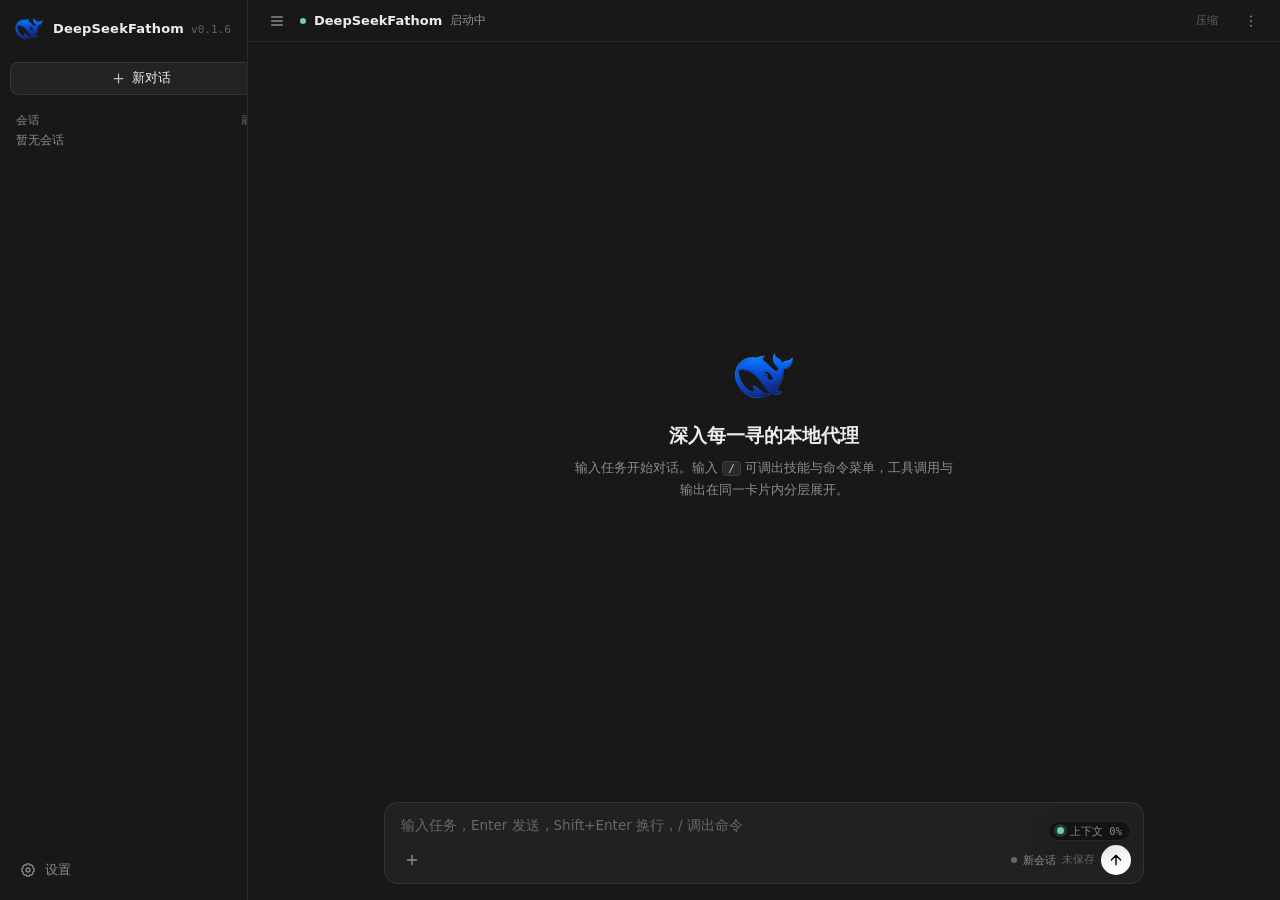
==== src/deepseek_tulagent/desktop/assets/index.html @ 80604bcb "Merge pull request #9 from ffffff233/codex/desktop-0.1.6-reliability [codex] Release desktop 0.1.6 r" ====
<!doctype html>
<html lang="zh-CN">
<head>
  <meta charset="utf-8">
  <meta name="viewport" content="width=device-width, initial-scale=1">
  <title>DeepSeekFathom</title>
  <link rel="icon" type="image/png" href="app-icon.png">
  <script>document.documentElement.dataset.theme = localStorage.getItem("deepseekfathom.theme") === "light" ? "light" : "dark";</script>
  <link rel="stylesheet" href="katex-fathom.css">
  <link rel="stylesheet" href="style.css?v=0.1.6">
</head>
<body>
  <main class="app">
    <aside class="sidebar">
      <div class="brand">
        <div class="logo" aria-hidden="true">
          <img src="app-icon.png" alt="">
        </div>
        <div class="brandText">
          <strong>DeepSeekFathom</strong>
          <span id="version">v0.1.6</span>
        </div>
        <button id="toggleSidebar" class="collapseBtn" title="收起 / 展开侧栏" aria-label="折叠侧栏"><svg viewBox="0 0 24 24" width="15" height="15" fill="none" stroke="currentColor" stroke-width="1.9" stroke-linecap="round" stroke-linejoin="round"><path d="M11 17l-5-5 5-5"/><path d="M18 17l-5-5 5-5"/></svg></button>
      </div>
      <button id="newSession" class="primary wide newBtn"><span class="plusGlyph" aria-hidden="true"><svg viewBox="0 0 24 24" width="15" height="15" fill="none" stroke="currentColor" stroke-width="2" stroke-linecap="round" stroke-linejoin="round"><path d="M12 5v14M5 12h14"/></svg></span> 新对话</button>
      <section class="panel sessionsPanel">
        <div class="panelHead">
          <h2>会话</h2>
          <button id="refreshSessions" class="ghost small">刷新</button>
        </div>
        <div class="sessionScroll">
          <div id="sessions" class="navList subtle">暂无会话</div>
          <div id="sessionScrollbar" class="sessionScrollbar" aria-hidden="true">
            <div id="sessionScrollThumb" class="sessionScrollThumb"></div>
          </div>
        </div>
      </section>
      <button id="settingsBtn" class="sidebarSettings" type="button" title="设置">
        <svg viewBox="0 0 24 24" width="16" height="16" fill="none" stroke="currentColor" stroke-width="1.9" stroke-linecap="round" stroke-linejoin="round" aria-hidden="true"><circle cx="12" cy="12" r="3"/><path d="M19.4 15a1.7 1.7 0 0 0 .3 1.9l.1.1-2.8 2.8-.1-.1a1.7 1.7 0 0 0-1.9-.3 1.7 1.7 0 0 0-1 1.6v.2h-4V21a1.7 1.7 0 0 0-1-1.6 1.7 1.7 0 0 0-1.9.3l-.1.1L4.2 17l.1-.1a1.7 1.7 0 0 0 .3-1.9A1.7 1.7 0 0 0 3 14H2.8v-4H3a1.7 1.7 0 0 0 1.6-1 1.7 1.7 0 0 0-.3-1.9L4.2 7 7 4.2l.1.1a1.7 1.7 0 0 0 1.9.3A1.7 1.7 0 0 0 10 3V2.8h4V3a1.7 1.7 0 0 0 1 1.6 1.7 1.7 0 0 0 1.9-.3l.1-.1L19.8 7l-.1.1a1.7 1.7 0 0 0-.3 1.9 1.7 1.7 0 0 0 1.6 1h.2v4H21a1.7 1.7 0 0 0-1.6 1z"/></svg>
        <span>设置</span>
      </button>
    </aside>

    <section id="chatPane" class="chatPane">
      <header class="toolbar">
        <div class="topIdentity">
          <button id="toggleSidebarTop" class="railBtn" title="侧栏" aria-label="侧栏"><svg viewBox="0 0 24 24" width="16" height="16" fill="none" stroke="currentColor" stroke-width="1.9" stroke-linecap="round" stroke-linejoin="round"><path d="M4 6h16"/><path d="M4 12h16"/><path d="M4 18h16"/></svg></button>
          <span class="pulse"></span>
          <strong>DeepSeekFathom</strong>
          <small id="topRuntime">启动中</small>
        </div>
        <div class="toolbarActions">
          <span id="workspace" class="workspace"></span>
          <button id="manualCompact" class="ghost small" title="压缩上下文">压缩</button>
          <div class="convMenuWrap">
            <button id="convMenuBtn" class="railBtn" title="对话操作" aria-label="对话操作"><svg viewBox="0 0 24 24" width="16" height="16" fill="none" stroke="currentColor" stroke-width="1.9" stroke-linecap="round" stroke-linejoin="round"><circle cx="12" cy="5" r="1.4" fill="currentColor" stroke="none"/><circle cx="12" cy="12" r="1.4" fill="currentColor" stroke="none"/><circle cx="12" cy="19" r="1.4" fill="currentColor" stroke="none"/></svg></button>
            <div id="convMenu" class="convMenu" hidden>
              <button class="convItem" data-act="copyId">复制会话 ID</button>
              <button class="convItem" data-act="rename">重命名对话</button>
              <button class="convItem" data-act="branch">从最新回复开分支</button>
              <button class="convItem" data-act="new">新建对话</button>
              <button class="convItem danger" data-act="delete">删除对话</button>
            </div>
          </div>
        </div>
      </header>

      <div id="messages" class="messages">
        <div class="empty intro">
          <img class="introLogo" src="app-icon.png" alt="">
          <h1>深入每一寻的本地代理</h1>
          <p>输入任务开始对话。输入 <kbd>/</kbd> 可调出技能与命令菜单，工具调用与输出在同一卡片内分层展开。</p>
        </div>
      </div>

      <footer class="composer">
        <div id="attachments" class="attachments"></div>
        <div id="goalDock" class="goalDock" hidden></div>
        <div class="composeCard">
          <div id="ctxPopover" class="ctxPopover" hidden>
            <div class="ctxPopHead">
              <strong>上下文统计</strong>
              <span id="ctxSource">估算</span>
            </div>
            <div class="ctxMetric"><span>当前上下文</span><strong id="ctxUsage">0 / 0</strong></div>
            <div class="ctxMetric"><span>当前请求输入</span><strong id="ctxInput">未知</strong></div>
            <div class="ctxMetric"><span>会话累计输入</span><strong id="ctxSessionInput">未知</strong></div>
            <div class="ctxMetric"><span>压缩阈值</span><strong id="ctxThreshold">0</strong></div>
            <div class="ctxMetric"><span>阈值剩余</span><strong id="ctxRemaining">0</strong></div>
            <div class="ctxBar"><i id="ctxBarFill"></i></div>
            <div class="ctxControls">
              <label>模型上下文 <input id="ctxLimitInput" inputmode="numeric" placeholder="自动识别"></label>
              <label>压缩阈值% <input id="ctxThresholdInput" inputmode="decimal" placeholder="95"></label>
              <button id="ctxSave" type="button">保存</button>
            </div>
            <p id="ctxHint">达到阈值前会自动压缩旧消息。</p>
          </div>
          <button id="contextBadge" class="contextBadge idle" type="button" title="上下文统计">
            <span class="ctxDot"></span>
            <span id="ctxPct">上下文 0%</span>
          </button>
          <div id="slashMenu" class="slashMenu" hidden></div>
          <textarea id="prompt" rows="1" placeholder="输入任务，Enter 发送，Shift+Enter 换行，/ 调出命令"></textarea>
          <div class="composeRow">
            <input id="fileInput" type="file" multiple hidden>
            <button id="attach" class="composeIcon attach" title="添加文件" aria-label="添加文件">
              <svg viewBox="0 0 24 24" width="16" height="16" fill="none" stroke="currentColor" stroke-width="2" stroke-linecap="round" stroke-linejoin="round"><path d="M12 5v14M5 12h14"/></svg>
            </button>
            <div class="composerControl">
              <select id="model" title="模型"></select>
              <select id="thinking" title="思考强度"></select>
              <select id="mode" title="权限模式"></select>
              <select id="format" title="接口格式"></select>
            </div>
            <span class="grow"></span>
            <div class="saveState">
              <span id="saveDot" class="saveDot"></span>
              <strong id="saveState">新会话</strong>
              <small id="composerSession">未保存</small>
            </div>
            <button id="send" class="composeIcon send" title="发送" aria-label="发送">
              <svg viewBox="0 0 24 24" width="16" height="16" fill="none" stroke="currentColor" stroke-width="2.2" stroke-linecap="round" stroke-linejoin="round"><path d="M12 19V5M5 12l7-7 7 7"/></svg>
            </button>
            <button id="cancel" class="composeIcon stop" type="button" title="中断生成" aria-label="中断生成" hidden>
              <svg viewBox="0 0 24 24" width="14" height="14"><rect x="6" y="6" width="12" height="12" rx="2" fill="currentColor"/></svg>
            </button>
          </div>
        </div>
      </footer>
    </section>

    <section id="settingsView" class="settingsView" hidden>
      <header class="settingsTopbar">
        <button id="settingsBackTop" class="settingsBack" type="button" aria-label="返回对话">
          <svg viewBox="0 0 24 24" width="17" height="17" fill="none" stroke="currentColor" stroke-width="1.9" stroke-linecap="round" stroke-linejoin="round" aria-hidden="true"><path d="M19 12H5"/><path d="m12 19-7-7 7-7"/></svg>
          <span>返回对话</span>
        </button>
        <strong>设置</strong>
      </header>
      <div class="settingsPage">
        <div class="settingsContent">
          <section class="settingsSection">
            <div class="settingsHeading">
              <h1>API 设置</h1>
              <p>配置模型服务地址与密钥，保存后立即应用到新请求。</p>
            </div>
            <label>接口格式
              <select id="providerFormat">
                <option value="deepseek">DeepSeek</option>
                <option value="openai">OpenAI (Chat)</option>
                <option value="openai-responses">OpenAI (Responses·最新)</option>
                <option value="gemini">Google Gemini</option>
                <option value="anthropic">Anthropic Claude</option>
              </select>
            </label>
            <label>Base URL
              <input id="baseUrl" placeholder="留空自动选用该格式默认域名">
            </label>
            <label>API Key
              <input id="apiKey" type="password" autocomplete="off" placeholder="留空则保留原密钥">
            </label>
            <label>接口超时（秒）
              <input id="requestTimeout" type="number" min="15" max="300" step="5" value="60" inputmode="numeric">
            </label>
            <div id="testResult" class="testResult" hidden></div>
            <div class="settingsActions">
              <button id="testConn" type="button" class="ghost">测试连接</button>
              <button id="saveSettings" type="button" class="primary">保存设置</button>
            </div>
          </section>
          <section class="settingsSection">
            <div class="settingsHeading">
              <h2>外观</h2>
              <p>选择界面配色，默认使用黑色主题。</p>
            </div>
            <div class="themeRow">
              <span>颜色主题</span>
              <div class="themeSwitch" role="group" aria-label="颜色主题">
                <button type="button" data-theme-value="dark">黑色</button>
                <button type="button" data-theme-value="light">白色</button>
              </div>
            </div>
          </section>
        </div>
        <footer class="settingsFooter">
          <button id="settingsBackBottom" class="settingsBack" type="button">
            <svg viewBox="0 0 24 24" width="17" height="17" fill="none" stroke="currentColor" stroke-width="1.9" stroke-linecap="round" stroke-linejoin="round" aria-hidden="true"><path d="M19 12H5"/><path d="m12 19-7-7 7-7"/></svg>
            <span>返回对话</span>
          </button>
        </footer>
      </div>
    </section>
  </main>
  <script src="app.js?v=0.1.6"></script>
</body>
</html>
---- src/deepseek_tulagent/desktop/assets/katex-fathom.css ----
/* KaTeX 0.16.28 subset extracted and path-rebased for Fathom desktop math rendering. */
@font-face{font-display:block;font-family:KaTeX_AMS;font-style:normal;font-weight:400;src:url("KaTeX_AMS-Regular-BQhdFMY1.woff2") format("woff2"),url("KaTeX_AMS-Regular-DMm9YOAa.woff") format("woff"),url("KaTeX_AMS-Regular-DRggAlZN.ttf") format("truetype")}@font-face{font-display:block;font-family:KaTeX_Caligraphic;font-style:normal;font-weight:700;src:url("KaTeX_Caligraphic-Bold-Dq_IR9rO.woff2") format("woff2"),url("KaTeX_Caligraphic-Bold-BEiXGLvX.woff") format("woff"),url("KaTeX_Caligraphic-Bold-ATXxdsX0.ttf") format("truetype")}@font-face{font-display:block;font-family:KaTeX_Caligraphic;font-style:normal;font-weight:400;src:url("KaTeX_Caligraphic-Regular-Di6jR-x-.woff2") format("woff2"),url("KaTeX_Caligraphic-Regular-CTRA-rTL.woff") format("woff"),url("KaTeX_Caligraphic-Regular-wX97UBjC.ttf") format("truetype")}@font-face{font-display:block;font-family:KaTeX_Fraktur;font-style:normal;font-weight:700;src:url("KaTeX_Fraktur-Bold-CL6g_b3V.woff2") format("woff2"),url("KaTeX_Fraktur-Bold-BsDP51OF.woff") format("woff"),url("KaTeX_Fraktur-Bold-BdnERNNW.ttf") format("truetype")}@font-face{font-display:block;font-family:KaTeX_Fraktur;font-style:normal;font-weight:400;src:url("KaTeX_Fraktur-Regular-CTYiF6lA.woff2") format("woff2"),url("KaTeX_Fraktur-Regular-Dxdc4cR9.woff") format("woff"),url("KaTeX_Fraktur-Regular-CB_wures.ttf") format("truetype")}@font-face{font-display:block;font-family:KaTeX_Main;font-style:normal;font-weight:700;src:url("KaTeX_Main-Bold-Cx986IdX.woff2") format("woff2"),url("KaTeX_Main-Bold-Jm3AIy58.woff") format("woff"),url("KaTeX_Main-Bold-waoOVXN0.ttf") format("truetype")}@font-face{font-display:block;font-family:KaTeX_Main;font-style:italic;font-weight:700;src:url("KaTeX_Main-BoldItalic-DxDJ3AOS.woff2") format("woff2"),url("KaTeX_Main-BoldItalic-SpSLRI95.woff") format("woff"),url("KaTeX_Main-BoldItalic-DzxPMmG6.ttf") format("truetype")}@font-face{font-display:block;font-family:KaTeX_Main;font-style:italic;font-weight:400;src:url("KaTeX_Main-Italic-NWA7e6Wa.woff2") format("woff2"),url("KaTeX_Main-Italic-BMLOBm91.woff") format("woff"),url("KaTeX_Main-Italic-3WenGoN9.ttf") format("truetype")}@font-face{font-display:block;font-family:KaTeX_Main;font-style:normal;font-weight:400;src:url("KaTeX_Main-Regular-B22Nviop.woff2") format("woff2"),url("KaTeX_Main-Regular-Dr94JaBh.woff") format("woff"),url("KaTeX_Main-Regular-ypZvNtVU.ttf") format("truetype")}@font-face{font-display:block;font-family:KaTeX_Math;font-style:italic;font-weight:700;src:url("KaTeX_Math-BoldItalic-CZnvNsCZ.woff2") format("woff2"),url("KaTeX_Math-BoldItalic-iY-2wyZ7.woff") format("woff"),url("KaTeX_Math-BoldItalic-B3XSjfu4.ttf") format("truetype")}@font-face{font-display:block;font-family:KaTeX_Math;font-style:italic;font-weight:400;src:url("KaTeX_Math-Italic-t53AETM-.woff2") format("woff2"),url("KaTeX_Math-Italic-DA0__PXp.woff") format("woff"),url("KaTeX_Math-Italic-flOr_0UB.ttf") format("truetype")}@font-face{font-display:block;font-family:KaTeX_SansSerif;font-style:normal;font-weight:700;src:url("KaTeX_SansSerif-Bold-D1sUS0GD.woff2") format("woff2"),url("KaTeX_SansSerif-Bold-DbIhKOiC.woff") format("woff"),url("KaTeX_SansSerif-Bold-CFMepnvq.ttf") format("truetype")}@font-face{font-display:block;font-family:KaTeX_SansSerif;font-style:italic;font-weight:400;src:url("KaTeX_SansSerif-Italic-C3H0VqGB.woff2") format("woff2"),url("KaTeX_SansSerif-Italic-DN2j7dab.woff") format("woff"),url("KaTeX_SansSerif-Italic-YYjJ1zSn.ttf") format("truetype")}@font-face{font-display:block;font-family:KaTeX_SansSerif;font-style:normal;font-weight:400;src:url("KaTeX_SansSerif-Regular-DDBCnlJ7.woff2") format("woff2"),url("KaTeX_SansSerif-Regular-CS6fqUqJ.woff") format("woff"),url("KaTeX_SansSerif-Regular-BNo7hRIc.ttf") format("truetype")}@font-face{font-display:block;font-family:KaTeX_Script;font-style:normal;font-weight:400;src:url("KaTeX_Script-Regular-D3wIWfF6.woff2") format("woff2"),url("KaTeX_Script-Regular-D5yQViql.woff") format("woff"),url("KaTeX_Script-Regular-C5JkGWo-.ttf") format("truetype")}@font-face{font-display:block;font-family:KaTeX_Size1;font-style:normal;font-weight:400;src:url("KaTeX_Size1-Regular-mCD8mA8B.woff2") format("woff2"),url("KaTeX_Size1-Regular-C195tn64.woff") format("woff"),url("KaTeX_Size1-Regular-Dbsnue_I.ttf") format("truetype")}@font-face{font-display:block;font-family:KaTeX_Size2;font-style:normal;font-weight:400;src:url("KaTeX_Size2-Regular-Dy4dx90m.woff2") format("woff2"),url("KaTeX_Size2-Regular-oD1tc_U0.woff") format("woff"),url("KaTeX_Size2-Regular-B7gKUWhC.ttf") format("truetype")}@font-face{font-display:block;font-family:KaTeX_Size3;font-style:normal;font-weight:400;src:url([data-uri]) format("woff2"),url("KaTeX_Size3-Regular-CTq5MqoE.woff") format("woff"),url("KaTeX_Size3-Regular-DgpXs0kz.ttf") format("truetype")}@font-face{font-display:block;font-family:KaTeX_Size4;font-style:normal;font-weight:400;src:url("KaTeX_Size4-Regular-Dl5lxZxV.woff2") format("woff2"),url("KaTeX_Size4-Regular-BF-4gkZK.woff") format("woff"),url("KaTeX_Size4-Regular-DWFBv043.ttf") format("truetype")}@font-face{font-display:block;font-family:KaTeX_Typewriter;font-style:normal;font-weight:400;src:url("KaTeX_Typewriter-Regular-CO6r4hn1.woff2") format("woff2"),url("KaTeX_Typewriter-Regular-C0xS9mPB.woff") format("woff"),url("KaTeX_Typewriter-Regular-D3Ib7_Hf.ttf") format("truetype")}.katex{font: 1.21em KaTeX_Main,Times New Roman,serif;line-height:1.2;text-indent:0;text-rendering:auto}.katex *{-ms-high-contrast-adjust:none!important;border-color:currentColor}.katex .katex-version:after{content:"0.16.28"}.katex .katex-mathml{clip:rect(1px,1px,1px,1px);border:0;height:1px;overflow:hidden;padding:0;position:absolute;width:1px}.katex .katex-html>.newline{display:block}.katex .base{position:relative;white-space:nowrap;width:-webkit-min-content;width:-moz-min-content;width:min-content}.katex .base,.katex .strut{display:inline-block}.katex .textbf{font-weight:700}.katex .textit{font-style:italic}.katex .textrm{font-family:KaTeX_Main}.katex .textsf{font-family:KaTeX_SansSerif}.katex .texttt{font-family:KaTeX_Typewriter}.katex .mathnormal{font-family:KaTeX_Math;font-style:italic}.katex .mathit{font-family:KaTeX_Main;font-style:italic}.katex .mathrm{font-style:normal}.katex .mathbf{font-family:KaTeX_Main;font-weight:700}.katex .boldsymbol{font-family:KaTeX_Math;font-style:italic;font-weight:700}.katex .amsrm,.katex .mathbb,.katex .textbb{font-family:KaTeX_AMS}.katex .mathcal{font-family:KaTeX_Caligraphic}.katex .mathfrak,.katex .textfrak{font-family:KaTeX_Fraktur}.katex .mathboldfrak,.katex .textboldfrak{font-family:KaTeX_Fraktur;font-weight:700}.katex .mathtt{font-family:KaTeX_Typewriter}.katex .mathscr,.katex .textscr{font-family:KaTeX_Script}.katex .mathsf,.katex .textsf{font-family:KaTeX_SansSerif}.katex .mathboldsf,.katex .textboldsf{font-family:KaTeX_SansSerif;font-weight:700}.katex .mathitsf,.katex .mathsfit,.katex .textitsf{font-family:KaTeX_SansSerif;font-style:italic}.katex .mainrm{font-family:KaTeX_Main;font-style:normal}.katex .vlist-t{border-collapse:collapse;display:inline-table;table-layout:fixed}.katex .vlist-r{display:table-row}.katex .vlist{display:table-cell;position:relative;vertical-align:bottom}.katex .vlist>span{display:block;height:0;position:relative}.katex .vlist>span>span{display:inline-block}.katex .vlist>span>.pstrut{overflow:hidden;width:0}.katex .vlist-t2{margin-right:-2px}.katex .vlist-s{display:table-cell;font-size:1px;min-width:2px;vertical-align:bottom;width:2px}.katex .vbox{align-items:baseline;display:inline-flex;flex-direction:column}.katex .hbox{width:100%}.katex .hbox,.katex .thinbox{display:inline-flex;flex-direction:row}.katex .thinbox{max-width:0;width:0}.katex .msupsub{text-align:left}.katex .mfrac>span>span{text-align:center}.katex .mfrac .frac-line{border-bottom-style:solid;display:inline-block;width:100%}.katex .hdashline,.katex .hline,.katex .mfrac .frac-line,.katex .overline .overline-line,.katex .rule,.katex .underline .underline-line{min-height:1px}.katex .mspace{display:inline-block}.katex .clap,.katex .llap,.katex .rlap{position:relative;width:0}.katex .clap>.inner,.katex .llap>.inner,.katex .rlap>.inner{position:absolute}.katex .clap>.fix,.katex .llap>.fix,.katex .rlap>.fix{display:inline-block}.katex .llap>.inner{right:0}.katex .clap>.inner,.katex .rlap>.inner{left:0}.katex .clap>.inner>span{margin-left:-50%;margin-right:50%}.katex .rule{border:0 solid;display:inline-block;position:relative}.katex .hline,.katex .overline .overline-line,.katex .underline .underline-line{border-bottom-style:solid;display:inline-block;width:100%}.katex .hdashline{border-bottom-style:dashed;display:inline-block;width:100%}.katex .sqrt>.root{margin-left:.2777777778em;margin-right:-.5555555556em}.katex .fontsize-ensurer.reset-size1.size1,.katex .sizing.reset-size1.size1{font-size:1em}.katex .fontsize-ensurer.reset-size1.size2,.katex .sizing.reset-size1.size2{font-size:1.2em}.katex .fontsize-ensurer.reset-size1.size3,.katex .sizing.reset-size1.size3{font-size:1.4em}.katex .fontsize-ensurer.reset-size1.size4,.katex .sizing.reset-size1.size4{font-size:1.6em}.katex .fontsize-ensurer.reset-size1.size5,.katex .sizing.reset-size1.size5{font-size:1.8em}.katex .fontsize-ensurer.reset-size1.size6,.katex .sizing.reset-size1.size6{font-size:2em}.katex .fontsize-ensurer.reset-size1.size7,.katex .sizing.reset-size1.size7{font-size:2.4em}.katex .fontsize-ensurer.reset-size1.size8,.katex .sizing.reset-size1.size8{font-size:2.88em}.katex .fontsize-ensurer.reset-size1.size9,.katex .sizing.reset-size1.size9{font-size:3.456em}.katex .fontsize-ensurer.reset-size1.size10,.katex .sizing.reset-size1.size10{font-size:4.148em}.katex .fontsize-ensurer.reset-size1.size11,.katex .sizing.reset-size1.size11{font-size:4.976em}.katex .fontsize-ensurer.reset-size2.size1,.katex .sizing.reset-size2.size1{font-size:.8333333333em}.katex .fontsize-ensurer.reset-size2.size2,.katex .sizing.reset-size2.size2{font-size:1em}.katex .fontsize-ensurer.reset-size2.size3,.katex .sizing.reset-size2.size3{font-size:1.1666666667em}.katex .fontsize-ensurer.reset-size2.size4,.katex .sizing.reset-size2.size4{font-size:1.3333333333em}.katex .fontsize-ensurer.reset-size2.size5,.katex .sizing.reset-size2.size5{font-size:1.5em}.katex .fontsize-ensurer.reset-size2.size6,.katex .sizing.reset-size2.size6{font-size:1.6666666667em}.katex .fontsize-ensurer.reset-size2.size7,.katex .sizing.reset-size2.size7{font-size:2em}.katex .fontsize-ensurer.reset-size2.size8,.katex .sizing.reset-size2.size8{font-size:2.4em}.katex .fontsize-ensurer.reset-size2.size9,.katex .sizing.reset-size2.size9{font-size:2.88em}.katex .fontsize-ensurer.reset-size2.size10,.katex .sizing.reset-size2.size10{font-size:3.4566666667em}.katex .fontsize-ensurer.reset-size2.size11,.katex .sizing.reset-size2.size11{font-size:4.1466666667em}.katex .fontsize-ensurer.reset-size3.size1,.katex .sizing.reset-size3.size1{font-size:.7142857143em}.katex .fontsize-ensurer.reset-size3.size2,.katex .sizing.reset-size3.size2{font-size:.8571428571em}.katex .fontsize-ensurer.reset-size3.size3,.katex .sizing.reset-size3.size3{font-size:1em}.katex .fontsize-ensurer.reset-size3.size4,.katex .sizing.reset-size3.size4{font-size:1.1428571429em}.katex .fontsize-ensurer.reset-size3.size5,.katex .sizing.reset-size3.size5{font-size:1.2857142857em}.katex .fontsize-ensurer.reset-size3.size6,.katex .sizing.reset-size3.size6{font-size:1.4285714286em}.katex .fontsize-ensurer.reset-size3.size7,.katex .sizing.reset-size3.size7{font-size:1.7142857143em}.katex .fontsize-ensurer.reset-size3.size8,.katex .sizing.reset-size3.size8{font-size:2.0571428571em}.katex .fontsize-ensurer.reset-size3.size9,.katex .sizing.reset-size3.size9{font-size:2.4685714286em}.katex .fontsize-ensurer.reset-size3.size10,.katex .sizing.reset-size3.size10{font-size:2.9628571429em}.katex .fontsize-ensurer.reset-size3.size11,.katex .sizing.reset-size3.size11{font-size:3.5542857143em}.katex .fontsize-ensurer.reset-size4.size1,.katex .sizing.reset-size4.size1{font-size:.625em}.katex .fontsize-ensurer.reset-size4.size2,.katex .sizing.reset-size4.size2{font-size:.75em}.katex .fontsize-ensurer.reset-size4.size3,.katex .sizing.reset-size4.size3{font-size:.875em}.katex .fontsize-ensurer.reset-size4.size4,.katex .sizing.reset-size4.size4{font-size:1em}.katex .fontsize-ensurer.reset-size4.size5,.katex .sizing.reset-size4.size5{font-size:1.125em}.katex .fontsize-ensurer.reset-size4.size6,.katex .sizing.reset-size4.size6{font-size:1.25em}.katex .fontsize-ensurer.reset-size4.size7,.katex .sizing.reset-size4.size7{font-size:1.5em}.katex .fontsize-ensurer.reset-size4.size8,.katex .sizing.reset-size4.size8{font-size:1.8em}.katex .fontsize-ensurer.reset-size4.size9,.katex .sizing.reset-size4.size9{font-size:2.16em}.katex .fontsize-ensurer.reset-size4.size10,.katex .sizing.reset-size4.size10{font-size:2.5925em}.katex .fontsize-ensurer.reset-size4.size11,.katex .sizing.reset-size4.size11{font-size:3.11em}.katex .fontsize-ensurer.reset-size5.size1,.katex .sizing.reset-size5.size1{font-size:.5555555556em}.katex .fontsize-ensurer.reset-size5.size2,.katex .sizing.reset-size5.size2{font-size:.6666666667em}.katex .fontsize-ensurer.reset-size5.size3,.katex .sizing.reset-size5.size3{font-size:.7777777778em}.katex .fontsize-ensurer.reset-size5.size4,.katex .sizing.reset-size5.size4{font-size:.8888888889em}.katex .fontsize-ensurer.reset-size5.size5,.katex .sizing.reset-size5.size5{font-size:1em}.katex .fontsize-ensurer.reset-size5.size6,.katex .sizing.reset-size5.size6{font-size:1.1111111111em}.katex .fontsize-ensurer.reset-size5.size7,.katex .sizing.reset-size5.size7{font-size:1.3333333333em}.katex .fontsize-ensurer.reset-size5.size8,.katex .sizing.reset-size5.size8{font-size:1.6em}.katex .fontsize-ensurer.reset-size5.size9,.katex .sizing.reset-size5.size9{font-size:1.92em}.katex .fontsize-ensurer.reset-size5.size10,.katex .sizing.reset-size5.size10{font-size:2.3044444444em}.katex .fontsize-ensurer.reset-size5.size11,.katex .sizing.reset-size5.size11{font-size:2.7644444444em}.katex .fontsize-ensurer.reset-size6.size1,.katex .sizing.reset-size6.size1{font-size:.5em}.katex .fontsize-ensurer.reset-size6.size2,.katex .sizing.reset-size6.size2{font-size:.6em}.katex .fontsize-ensurer.reset-size6.size3,.katex .sizing.reset-size6.size3{font-size:.7em}.katex .fontsize-ensurer.reset-size6.size4,.katex .sizing.reset-size6.size4{font-size:.8em}.katex .fontsize-ensurer.reset-size6.size5,.katex .sizing.reset-size6.size5{font-size:.9em}.katex .fontsize-ensurer.reset-size6.size6,.katex .sizing.reset-size6.size6{font-size:1em}.katex .fontsize-ensurer.reset-size6.size7,.katex .sizing.reset-size6.size7{font-size:1.2em}.katex .fontsize-ensurer.reset-size6.size8,.katex .sizing.reset-size6.size8{font-size:1.44em}.katex .fontsize-ensurer.reset-size6.size9,.katex .sizing.reset-size6.size9{font-size:1.728em}.katex .fontsize-ensurer.reset-size6.size10,.katex .sizing.reset-size6.size10{font-size:2.074em}.katex .fontsize-ensurer.reset-size6.size11,.katex .sizing.reset-size6.size11{font-size:2.488em}.katex .fontsize-ensurer.reset-size7.size1,.katex .sizing.reset-size7.size1{font-size:.4166666667em}.katex .fontsize-ensurer.reset-size7.size2,.katex .sizing.reset-size7.size2{font-size:.5em}.katex .fontsize-ensurer.reset-size7.size3,.katex .sizing.reset-size7.size3{font-size:.5833333333em}.katex .fontsize-ensurer.reset-size7.size4,.katex .sizing.reset-size7.size4{font-size:.6666666667em}.katex .fontsize-ensurer.reset-size7.size5,.katex .sizing.reset-size7.size5{font-size:.75em}.katex .fontsize-ensurer.reset-size7.size6,.katex .sizing.reset-size7.size6{font-size:.8333333333em}.katex .fontsize-ensurer.reset-size7.size7,.katex .sizing.reset-size7.size7{font-size:1em}.katex .fontsize-ensurer.reset-size7.size8,.katex .sizing.reset-size7.size8{font-size:1.2em}.katex .fontsize-ensurer.reset-size7.size9,.katex .sizing.reset-size7.size9{font-size:1.44em}.katex .fontsize-ensurer.reset-size7.size10,.katex .sizing.reset-size7.size10{font-size:1.7283333333em}.katex .fontsize-ensurer.reset-size7.size11,.katex .sizing.reset-size7.size11{font-size:2.0733333333em}.katex .fontsize-ensurer.reset-size8.size1,.katex .sizing.reset-size8.size1{font-size:.3472222222em}.katex .fontsize-ensurer.reset-size8.size2,.katex .sizing.reset-size8.size2{font-size:.4166666667em}.katex .fontsize-ensurer.reset-size8.size3,.katex .sizing.reset-size8.size3{font-size:.4861111111em}.katex .fontsize-ensurer.reset-size8.size4,.katex .sizing.reset-size8.size4{font-size:.5555555556em}.katex .fontsize-ensurer.reset-size8.size5,.katex .sizing.reset-size8.size5{font-size:.625em}.katex .fontsize-ensurer.reset-size8.size6,.katex .sizing.reset-size8.size6{font-size:.6944444444em}.katex .fontsize-ensurer.reset-size8.size7,.katex .sizing.reset-size8.size7{font-size:.8333333333em}.katex .fontsize-ensurer.reset-size8.size8,.katex .sizing.reset-size8.size8{font-size:1em}.katex .fontsize-ensurer.reset-size8.size9,.katex .sizing.reset-size8.size9{font-size:1.2em}.katex .fontsize-ensurer.reset-size8.size10,.katex .sizing.reset-size8.size10{font-size:1.4402777778em}.katex .fontsize-ensurer.reset-size8.size11,.katex .sizing.reset-size8.size11{font-size:1.7277777778em}.katex .fontsize-ensurer.reset-size9.size1,.katex .sizing.reset-size9.size1{font-size:.2893518519em}.katex .fontsize-ensurer.reset-size9.size2,.katex .sizing.reset-size9.size2{font-size:.3472222222em}.katex .fontsize-ensurer.reset-size9.size3,.katex .sizing.reset-size9.size3{font-size:.4050925926em}.katex .fontsize-ensurer.reset-size9.size4,.katex .sizing.reset-size9.size4{font-size:.462962963em}.katex .fontsize-ensurer.reset-size9.size5,.katex .sizing.reset-size9.size5{font-size:.5208333333em}.katex .fontsize-ensurer.reset-size9.size6,.katex .sizing.reset-size9.size6{font-size:.5787037037em}.katex .fontsize-ensurer.reset-size9.size7,.katex .sizing.reset-size9.size7{font-size:.6944444444em}.katex .fontsize-ensurer.reset-size9.size8,.katex .sizing.reset-size9.size8{font-size:.8333333333em}.katex .fontsize-ensurer.reset-size9.size9,.katex .sizing.reset-size9.size9{font-size:1em}.katex .fontsize-ensurer.reset-size9.size10,.katex .sizing.reset-size9.size10{font-size:1.2002314815em}.katex .fontsize-ensurer.reset-size9.size11,.katex .sizing.reset-size9.size11{font-size:1.4398148148em}.katex .fontsize-ensurer.reset-size10.size1,.katex .sizing.reset-size10.size1{font-size:.2410800386em}.katex .fontsize-ensurer.reset-size10.size2,.katex .sizing.reset-size10.size2{font-size:.2892960463em}.katex .fontsize-ensurer.reset-size10.size3,.katex .sizing.reset-size10.size3{font-size:.337512054em}.katex .fontsize-ensurer.reset-size10.size4,.katex .sizing.reset-size10.size4{font-size:.3857280617em}.katex .fontsize-ensurer.reset-size10.size5,.katex .sizing.reset-size10.size5{font-size:.4339440694em}.katex .fontsize-ensurer.reset-size10.size6,.katex .sizing.reset-size10.size6{font-size:.4821600771em}.katex .fontsize-ensurer.reset-size10.size7,.katex .sizing.reset-size10.size7{font-size:.5785920926em}.katex .fontsize-ensurer.reset-size10.size8,.katex .sizing.reset-size10.size8{font-size:.6943105111em}.katex .fontsize-ensurer.reset-size10.size9,.katex .sizing.reset-size10.size9{font-size:.8331726133em}.katex .fontsize-ensurer.reset-size10.size10,.katex .sizing.reset-size10.size10{font-size:1em}.katex .fontsize-ensurer.reset-size10.size11,.katex .sizing.reset-size10.size11{font-size:1.1996142719em}.katex .fontsize-ensurer.reset-size11.size1,.katex .sizing.reset-size11.size1{font-size:.2009646302em}.katex .fontsize-ensurer.reset-size11.size2,.katex .sizing.reset-size11.size2{font-size:.2411575563em}.katex .fontsize-ensurer.reset-size11.size3,.katex .sizing.reset-size11.size3{font-size:.2813504823em}.katex .fontsize-ensurer.reset-size11.size4,.katex .sizing.reset-size11.size4{font-size:.3215434084em}.katex .fontsize-ensurer.reset-size11.size5,.katex .sizing.reset-size11.size5{font-size:.3617363344em}.katex .fontsize-ensurer.reset-size11.size6,.katex .sizing.reset-size11.size6{font-size:.4019292605em}.katex .fontsize-ensurer.reset-size11.size7,.katex .sizing.reset-size11.size7{font-size:.4823151125em}.katex .fontsize-ensurer.reset-size11.size8,.katex .sizing.reset-size11.size8{font-size:.578778135em}.katex .fontsize-ensurer.reset-size11.size9,.katex .sizing.reset-size11.size9{font-size:.6945337621em}.katex .fontsize-ensurer.reset-size11.size10,.katex .sizing.reset-size11.size10{font-size:.8336012862em}.katex .fontsize-ensurer.reset-size11.size11,.katex .sizing.reset-size11.size11{font-size:1em}.katex .delimsizing.size1{font-family:KaTeX_Size1}.katex .delimsizing.size2{font-family:KaTeX_Size2}.katex .delimsizing.size3{font-family:KaTeX_Size3}.katex .delimsizing.size4{font-family:KaTeX_Size4}.katex .delimsizing.mult .delim-size1>span{font-family:KaTeX_Size1}.katex .delimsizing.mult .delim-size4>span{font-family:KaTeX_Size4}.katex .nulldelimiter{display:inline-block;width:.12em}.katex .delimcenter,.katex .op-symbol{position:relative}.katex .op-symbol.small-op{font-family:KaTeX_Size1}.katex .op-symbol.large-op{font-family:KaTeX_Size2}.katex .accent>.vlist-t,.katex .op-limits>.vlist-t{text-align:center}.katex .accent .accent-body{position:relative}.katex .accent .accent-body:not(.accent-full){width:0}.katex .overlay{display:block}.katex .mtable .vertical-separator{display:inline-block;min-width:1px}.katex .mtable .arraycolsep{display:inline-block}.katex .mtable .col-align-c>.vlist-t{text-align:center}.katex .mtable .col-align-l>.vlist-t{text-align:left}.katex .mtable .col-align-r>.vlist-t{text-align:right}.katex .svg-align{text-align:left}.katex svg{fill:currentColor;stroke:currentColor;fill-rule:nonzero;fill-opacity:1;stroke-width:1;stroke-linecap:butt;stroke-linejoin:miter;stroke-miterlimit:4;stroke-dasharray:none;stroke-dashoffset:0;stroke-opacity:1;display:block;height:inherit;position:absolute;width:100%}.katex svg path{stroke:none}.katex img{border-style:none;max-height:none;max-width:none;min-height:0;min-width:0}.katex .stretchy{display:block;overflow:hidden;position:relative;width:100%}.katex .stretchy:after,.katex .stretchy:before{content:""}.katex .hide-tail{overflow:hidden;position:relative;width:100%}.katex .halfarrow-left{left:0;overflow:hidden;position:absolute;width:50.2%}.katex .halfarrow-right{overflow:hidden;position:absolute;right:0;width:50.2%}.katex .brace-left{left:0;overflow:hidden;position:absolute;width:25.1%}.katex .brace-center{left:25%;overflow:hidden;position:absolute;width:50%}.katex .brace-right{overflow:hidden;position:absolute;right:0;width:25.1%}.katex .x-arrow-pad{padding:0 .5em}.katex .cd-arrow-pad{padding:0 .55556em 0 .27778em}.katex .mover,.katex .munder,.katex .x-arrow{text-align:center}.katex .boxpad{padding:0 .3em}.katex .fbox,.katex .fcolorbox{border:.04em solid;box-sizing:border-box}.katex .cancel-pad{padding:0 .2em}.katex .cancel-lap{margin-left:-.2em;margin-right:-.2em}.katex .sout{border-bottom-style:solid;border-bottom-width:.08em}.katex .angl{border-right:.049em solid;border-top:.049em solid;box-sizing:border-box;margin-right:.03889em}.katex .anglpad{padding:0 .03889em}.katex .eqn-num:before{content:"(" counter(katexEqnNo) ")";counter-increment:katexEqnNo}.katex .mml-eqn-num:before{content:"(" counter(mmlEqnNo) ")";counter-increment:mmlEqnNo}.katex .mtr-glue{width:50%}.katex .cd-vert-arrow{display:inline-block;position:relative}.katex .cd-label-left{display:inline-block;position:absolute;right:calc(50% + .3em);text-align:left}.katex .cd-label-right{display:inline-block;left:calc(50% + .3em);position:absolute;text-align:right}.katex-display{display:block;margin:1em 0;text-align:center}.katex-display>.katex{display:block;text-align:center;white-space:nowrap}.katex-display>.katex>.katex-html{display:block;position:relative}.katex-display>.katex>.katex-html>.tag{position:absolute;right:0}.katex-display.leqno>.katex>.katex-html>.tag{left:0;right:auto}.katex-display.fleqn>.katex{padding-left:2em;text-align:left}
---- src/deepseek_tulagent/desktop/assets/style.css ----
/* DeepSeekFathom desktop — graphite theme
   色彩体系参考 Codex 桌面端研究结论：
   单一石墨灰底 + 白色透明度分层文字 + 发丝线边框，杜绝彩色噪音 */
:root {
  --bg: #181818;            /* 主背景 (gray-900) */
  --bg-under: #101010;      /* 窗口最底 */
  --elevated: #212121;      /* 浮起卡片 (gray-800) */
  --elevated-2: #282828;    /* 再高一层 (gray-750) */
  --hover: rgba(255, 255, 255, 0.05);
  --hover-strong: rgba(255, 255, 255, 0.08);
  --active: rgba(255, 255, 255, 0.12);
  --line: rgba(255, 255, 255, 0.08);   /* 发丝线 */
  --line-heavy: rgba(255, 255, 255, 0.12);
  --text: #ededed;
  --text-2: rgba(255, 255, 255, 0.7);
  --text-3: rgba(255, 255, 255, 0.5);
  --text-4: rgba(255, 255, 255, 0.32);
  --btn-fg: #0d0d0d;        /* 主按钮：白底黑字 */
  --btn-bg: #ffffff;
  --link: #7ab8ff;
  --ok: #6fd0a8;
  --warn: #e0b56f;
  --danger: #ff7369;
  --r-sm: 6px;
  --r-md: 8px;
  --r-row: 10px;
  --r-card: 14px;
  --mono: "SF Mono", "Cascadia Code", "JetBrains Mono", "Consolas", "Menlo", monospace;
  --sans: -apple-system, "Segoe UI", system-ui, "PingFang SC", "Microsoft YaHei", Roboto, sans-serif;
}

:root[data-theme="light"] {
  --bg: #f6f6f6;
  --bg-under: #eeeeee;
  --elevated: #ffffff;
  --elevated-2: #e9e9e9;
  --hover: rgba(0, 0, 0, 0.045);
  --hover-strong: rgba(0, 0, 0, 0.075);
  --active: rgba(0, 0, 0, 0.105);
  --line: rgba(0, 0, 0, 0.09);
  --line-heavy: rgba(0, 0, 0, 0.15);
  --text: #202020;
  --text-2: rgba(0, 0, 0, 0.72);
  --text-3: rgba(0, 0, 0, 0.54);
  --text-4: rgba(0, 0, 0, 0.38);
  --btn-fg: #f7f7f7;
  --btn-bg: #202020;
  --link: #1668b2;
  --ok: #167455;
  --warn: #906000;
  --danger: #bd3c36;
}

* { box-sizing: border-box; }
[hidden] { display: none !important; }
html, body { height: 100%; margin: 0; }
body {
  font-family: var(--sans);
  color: var(--text);
  background: var(--bg);
  font-size: 13px;
  -webkit-font-smoothing: antialiased;
  overflow: hidden;
}

::-webkit-scrollbar { width: 8px; height: 8px; }
::-webkit-scrollbar-thumb { background: rgba(255,255,255,0.14); border-radius: 8px; border: 2px solid transparent; background-clip: content-box; }
::-webkit-scrollbar-thumb:hover { background: rgba(255,255,255,0.28); background-clip: content-box; }
::-webkit-scrollbar-track { background: transparent; }
:root[data-theme="light"] ::-webkit-scrollbar-thumb { background: rgba(17,24,39,0.18); background-clip: content-box; }
:root[data-theme="light"] ::-webkit-scrollbar-thumb:hover { background: rgba(17,24,39,0.30); background-clip: content-box; }

.app {
  display: grid;
  grid-template-columns: 248px minmax(0, 1fr);
  height: 100vh;
  background: var(--bg);
  transition: grid-template-columns .18s ease;
}
.app.sidebarCollapsed { grid-template-columns: 0 minmax(0, 1fr); }
.app.sidebarCollapsed .sidebar { transform: translateX(-100%); opacity: 0; pointer-events: none; }

/* ---------- sidebar ---------- */
.sidebar {
  position: relative;
  border-right: 1px solid var(--line);
  padding: 12px 10px;
  display: grid;
  grid-template-rows: auto auto minmax(0, 1fr) auto;
  gap: 16px;
  overflow-y: hidden;
  overflow-x: hidden;
  transition: transform .18s ease, opacity .18s ease;
}
.sidebar > .panel { min-height: 0; display: flex; flex-direction: column; }
.sidebar > .sessionsPanel { flex: 1 1 auto; overflow: hidden; }
.sessionScroll { flex: 1 1 auto; min-height: 0; display: grid; grid-template-columns: minmax(0, 1fr) 10px; gap: 3px; }
#sessions { min-height: 0; overflow-y: auto; padding-right: 2px; overscroll-behavior: contain; scrollbar-width: none; }
#sessions::-webkit-scrollbar { width: 0; height: 0; }
.sessionScrollbar { position: relative; min-height: 0; border-radius: 5px; background: var(--hover); cursor: pointer; opacity: 1; }
.sessionScrollbar[hidden] { display: none; }
.sessionScrollThumb { position: absolute; top: 0; left: 2px; right: 2px; min-height: 30px; border-radius: 4px; background: var(--text-4); cursor: grab; }
.sessionScrollThumb:hover { background: var(--text-3); }
.sessionScrollThumb.dragging { cursor: grabbing; background: var(--text-2); }
.sidebarSettings {
  position: static; width: 100%;
  min-height: 36px;
  display: flex; align-items: center; gap: 9px;
  padding: 8px 10px;
  border: none; border-radius: var(--r-md);
  background: transparent; color: var(--text-3);
  cursor: pointer; font-size: 12.5px; text-align: left;
}
.sidebarSettings:hover, .sidebarSettings.active { background: var(--hover); color: var(--text); }
.brand { display: flex; align-items: center; gap: 9px; padding: 2px 4px; }
.logo {
  width: 30px; height: 30px;
  display: grid; place-items: center;
  background: transparent;
  flex-shrink: 0;
}
.logo img { width: 30px; height: 30px; display: block; object-fit: contain; }
.brandText { display: flex; align-items: baseline; gap: 7px; line-height: 1.2; }
.brandText strong { font-size: 13px; font-weight: 600; color: var(--text); letter-spacing: .2px; }
.brandText span { color: var(--text-4); font-size: 11px; font-family: var(--mono); }
.collapseBtn { margin-left: auto; background: none; border: none; color: var(--text-3); cursor: pointer; font-size: 14px; padding: 3px 7px; border-radius: var(--r-sm); }
.collapseBtn:hover { background: var(--hover); color: var(--text); }

.panel h2 { font-size: 11px; letter-spacing: .6px; color: var(--text-4); margin: 0 0 6px; font-weight: 600; padding: 0 6px; }
.panelHead { display: flex; align-items: center; justify-content: space-between; padding-right: 2px; }
.panelHead h2 { margin: 0; }

.navList { display: flex; flex-direction: column; gap: 1px; }
.subtle { color: var(--text-3); font-size: 12px; padding: 2px 6px; }

.sessionItem {
  display: flex; align-items: stretch;
  border-radius: var(--r-row);
  overflow: hidden;
  transition: background .12s;
}
.sessionItem:hover { background: var(--hover); }
.sessionMain { flex: 1; text-align: left; background: none; border: none; color: var(--text-2); padding: 6px 8px; cursor: pointer; display: flex; flex-direction: column; gap: 1px; min-width: 0; }
.sessionMain span { font-size: 12.5px; white-space: nowrap; overflow: hidden; text-overflow: ellipsis; }
.sessionMain small { color: var(--text-4); font-size: 10.5px; font-family: var(--mono); }
.sessionActions { display: flex; align-items: center; opacity: .5; transition: opacity .12s; padding-right: 4px; }
.sessionItem:hover .sessionActions { opacity: 1; }
.sessionActions button { background: none; border: none; color: var(--text-4); cursor: pointer; padding: 0 5px; height: 100%; display: inline-grid; place-items: center; }
.sessionActions button:hover { color: var(--text); }
.sessionActions .actDelete:hover { color: var(--danger); }
.sessionActions .actPin.on { color: var(--warn); }
.sessionActions .actPin.on .ic { fill: currentColor; }
.ic { display: block; flex-shrink: 0; }
.collapseBtn svg, .railBtn svg, .iconClose svg, .plusGlyph svg, .eventIcon svg, .evChevron svg { display: block; }
.plusGlyph { display: inline-grid; place-items: center; }

#skills .item { display: flex; flex-direction: column; gap: 1px; text-align: left; background: none; border: none; border-radius: var(--r-row); padding: 6px 8px; color: var(--text-2); cursor: pointer; transition: background .12s; }
#skills .item:hover { background: var(--hover); }
#skills .item span { font-size: 12.5px; }
#skills .item small { color: var(--text-4); font-size: 10.5px; }

/* ---------- buttons ---------- */
button { font-family: inherit; }
.primary {
  background: var(--btn-bg); color: var(--btn-fg); border: none;
  border-radius: var(--r-md); padding: 7px 14px; font-weight: 500; cursor: pointer; font-size: 12.5px;
  transition: opacity .12s;
}
.primary:hover { opacity: .88; }
.primary:active { opacity: .76; }
.wide { width: 100%; }
.newBtn { display: flex; align-items: center; justify-content: center; gap: 6px; background: var(--hover); color: var(--text); border: 1px solid var(--line); }
.newBtn:hover { background: var(--hover-strong); opacity: 1; }
.plusGlyph { font-weight: 500; font-size: 14px; line-height: 1; color: var(--text-2); }
.ghost { background: transparent; color: var(--text-2); border: 1px solid var(--line); border-radius: var(--r-md); padding: 5px 11px; cursor: pointer; font-size: 12px; transition: background .12s, color .12s; }
.ghost:hover { background: var(--hover); color: var(--text); }
.ghost.small { padding: 2px 8px; font-size: 11px; border: none; color: var(--text-4); }
.ghost.small:hover { color: var(--text); background: var(--hover); }
.ghost.wide { width: 100%; margin-bottom: 6px; text-align: left; }
.railBtn { background: none; border: none; color: var(--text-3); cursor: pointer; font-size: 14px; padding: 3px 7px; border-radius: var(--r-sm); }
.railBtn:hover { background: var(--hover); color: var(--text); }

/* ---------- chat pane ---------- */
/* min-height:0 lets the grid/flex item shrink below content so .messages scrolls
   internally instead of overflowing the viewport (classic flexbox scroll fix). */
.chatPane { display: flex; flex-direction: column; min-width: 0; min-height: 0; height: 100vh; overflow: hidden; }
.toolbar {
  display: flex; align-items: center; justify-content: space-between;
  padding: 0 14px; height: 42px; flex-shrink: 0;
  border-bottom: 1px solid var(--line);
}
.topIdentity { display: flex; align-items: center; gap: 8px; }
.topIdentity strong { font-size: 13px; font-weight: 600; color: var(--text); }
.topIdentity small { color: var(--text-3); font-size: 11.5px; font-family: var(--mono); }
.pulse { width: 6px; height: 6px; border-radius: 50%; background: var(--ok); }
body.is-running .pulse { animation: pulseDot 1s ease-in-out infinite; }
.toolbarActions { display: flex; align-items: center; gap: 10px; }

/* conversation ⋮ menu */
.convMenuWrap { position: relative; }
.convMenu { position: absolute; right: 0; top: calc(100% + 6px); min-width: 168px; background: var(--elevated-2); border: 1px solid var(--line-heavy); border-radius: var(--r-md); box-shadow: 0 12px 40px rgba(0,0,0,0.5); padding: 5px; z-index: 50; display: flex; flex-direction: column; gap: 1px; }
.convMenu[hidden] { display: none; }
.convItem { text-align: left; background: none; border: none; color: var(--text-2); font-size: 12.5px; padding: 7px 10px; border-radius: var(--r-sm); cursor: pointer; }
.convItem:hover { background: var(--hover); color: var(--text); }
.convItem.danger:hover { color: var(--danger); }
.workspace { color: var(--text-4); font-size: 11.5px; font-family: var(--mono); max-width: 300px; white-space: nowrap; overflow: hidden; text-overflow: ellipsis; }

.messages { flex: 1 1 auto; min-height: 0; overflow-y: auto; padding: 20px 0 10px; display: flex; flex-direction: column; gap: 2px; }

.empty, .intro { margin: auto; max-width: 420px; text-align: center; color: var(--text-3); padding: 40px 20px; }
.introLogo { width: 64px; height: 64px; display: block; object-fit: contain; margin: 0 auto 14px; }
.intro h1, .empty h1 { font-size: 19px; margin: 0 0 8px; color: var(--text); font-weight: 600; }
.intro p, .empty p { line-height: 1.7; margin: 0; font-size: 13px; }
.intro kbd, .empty kbd { font-family: var(--mono); font-size: 11px; background: var(--hover-strong); border: 1px solid var(--line); border-radius: 4px; padding: 0 5px; color: var(--text-2); }

/* ---------- messages ---------- */
.message { max-width: 760px; width: 100%; margin: 0 auto; padding: 6px 24px; display: flex; flex-direction: column; }
.message.user { align-items: flex-end; padding-top: 14px; }
.message.assistant { padding-bottom: 6px; }
.message.assistant.intermediate { padding-top: 2px; padding-bottom: 0; }
.msgHead { display: none; }
.bubble { font-size: 13.5px; line-height: 1.75; word-break: break-word; }
.bubble.user {
  white-space: pre-wrap; color: var(--text);
  background: var(--elevated-2);
  border-radius: var(--r-card);
  padding: 9px 14px;
  max-width: 85%;
}
.bubble.assistant { color: var(--text); width: 100%; }

/* per-message hover actions (copy / retry / edit-branch), Codex-style */
.message { position: relative; }
.msgActions { display: flex; gap: 2px; margin-top: 4px; opacity: 0; transition: opacity .12s; }
.message.user .msgActions { justify-content: flex-end; }
.message:hover .msgActions { opacity: 1; }
.msgActions:has(.versionPager) { opacity: 1; }
body.is-running .message .msgActions { display: none; }
/* latest actionable turn (retry/branch/edit) stays visible — no hover needed,
   so switching back to a conversation shows them immediately */
.message.canRetry .msgActions, .message.canEdit .msgActions { opacity: 1; }
.msgAct { display: inline-grid; place-items: center; width: 24px; height: 24px; border: none; background: transparent; color: var(--text-4); border-radius: var(--r-sm); cursor: pointer; transition: background .12s, color .12s; }
.msgAct:hover { background: var(--hover); color: var(--text-2); }
.msgAct.copied { color: var(--ok); }

/* inline message edit (Codex-style: edit in place, cancel to abort) */
.editBox { max-width: 85%; margin-left: auto; display: flex; flex-direction: column; gap: 6px; }
.editArea { width: 100%; min-height: 40px; background: var(--bg-under); color: var(--text); border: 1px solid var(--line-heavy); border-radius: var(--r-card); padding: 9px 12px; font-family: inherit; font-size: 13.5px; line-height: 1.6; outline: none; resize: none; }
.editBtns { display: flex; justify-content: flex-end; gap: 8px; }
.editBtns .ghost, .editBtns .primary { padding: 4px 12px; font-size: 12px; }
.msgAct.retry, .msgAct.edit, .msgAct.branch { display: none; }
/* every assistant offers retry+branch, every user offers edit (revealed on hover) */
.message.assistant .msgAct.retry, .message.assistant .msgAct.branch { display: inline-grid; }
.message.user .msgAct.edit { display: inline-grid; }
/* pre-tool narration is not a standalone reply: no copy/retry/branch row and no
   extra action-line gap before the tool card. */
.message.assistant.intermediate .msgActions, .message.assistant.streaming .msgActions { display: none; }

/* retry version pager: ‹ i/n › */
.versionPager { display: inline-flex; align-items: center; gap: 2px; margin-right: 4px; color: var(--text-4); font-size: 11px; font-family: var(--mono); }
.vBtn { display: inline-grid; place-items: center; width: 20px; height: 20px; border: none; background: transparent; color: var(--text-4); border-radius: var(--r-sm); cursor: pointer; }
.vBtn:hover:not(:disabled) { background: var(--hover); color: var(--text-2); }
.vBtn:disabled { opacity: .3; cursor: default; }
.vBtn.prev svg { transform: rotate(180deg); }
.vCount { min-width: 26px; text-align: center; }

/* approval request card (受限模式) */
.approvalCard { max-width: 760px; width: calc(100% - 48px); margin: 8px auto; padding: 12px 14px; background: var(--elevated); border: 1px solid var(--warn); border-radius: var(--r-card); display: flex; flex-direction: column; gap: 8px; }
.approvalCard.allowed { border-color: var(--ok); }
.approvalCard.denied { border-color: var(--line-heavy); opacity: .7; }
.apHead { display: flex; align-items: center; gap: 7px; font-size: 12.5px; color: var(--warn); }
.approvalCard.allowed .apHead { color: var(--ok); }
.apHead strong { font-family: var(--mono); font-size: 12px; color: var(--text); font-weight: 500; }
.apArgs { margin: 0; padding: 8px 11px; background: var(--bg-under); border: 1px solid var(--line); border-radius: var(--r-row); font-family: var(--mono); font-size: 11.5px; color: var(--text-2); white-space: pre-wrap; word-break: break-word; max-height: 140px; overflow-y: auto; }
.apActions { display: flex; justify-content: flex-end; gap: 8px; }
.apResult { font-size: 12px; color: var(--text-3); }

/* markdown */
.bubble p { margin: 0 0 9px; }
.bubble p:last-child { margin-bottom: 0; }
.bubble .mdH { margin: 14px 0 7px; line-height: 1.35; color: var(--text); font-weight: 600; }
.bubble h1.mdH { font-size: 16.5px; } .bubble h2.mdH { font-size: 15px; } .bubble h3.mdH { font-size: 14px; }
.bubble h4.mdH, .bubble h5.mdH, .bubble h6.mdH { font-size: 13px; color: var(--text-2); }
.bubble ul, .bubble ol { margin: 5px 0 9px; padding-left: 20px; }
.bubble li { margin: 3px 0; }
.bubble li::marker { color: var(--text-4); }
.bubble a { color: var(--link); text-decoration: none; }
.bubble a:hover { text-decoration: underline; }
.bubble blockquote { margin: 8px 0; padding: 2px 12px; border-left: 2px solid var(--line-heavy); color: var(--text-2); }
.bubble strong { color: var(--text); font-weight: 600; }
code.inline { font-family: var(--mono); font-size: 12px; background: var(--hover-strong); padding: 1px 5px; border-radius: 4px; color: var(--text); }

/* markdown tables */
.mdTableWrap { position: relative; overflow-x: auto; margin: 10px 0; border: 1px solid var(--line); border-radius: var(--r-row); }
.tableCopyBtn { position: absolute; top: 6px; right: 6px; z-index: 1; display: inline-grid; place-items: center; width: 26px; height: 26px; border: 1px solid var(--line); background: var(--elevated); color: var(--text-3); border-radius: var(--r-sm); cursor: pointer; opacity: 0; transition: opacity .12s, color .12s; }
.mdTableWrap:hover .tableCopyBtn { opacity: 1; }
.tableCopyBtn:hover { color: var(--text); }
.tableCopyBtn.copied { color: var(--ok); }

/* math: KaTeX powers full LaTeX; these wrappers make it feel native to DeepSeekFathom. */
.mathBlock { margin: 10px 0; padding: 10px 12px; overflow-x: auto; overflow-y: hidden; text-align: center; font-size: 15px; background: var(--bg-under); border: 1px solid var(--line); border-radius: var(--r-row); }
.mathBlock .katex-display { margin: 0; }
.mathBlock .katex-display > .katex { white-space: nowrap; }
.mathInline { white-space: nowrap; vertical-align: baseline; }
.mathInline .katex { font-size: 1.04em; }
.mathBlock .katex-error, .mathInline .katex-error { color: var(--danger, #cc3d3d); }
.mathBlock sup, .mathInline sup, .mathBlock sub, .mathInline sub { font-size: 0.75em; }
.mdTable { border-collapse: collapse; width: 100%; font-size: 12.5px; }
.mdTable th, .mdTable td { padding: 6px 12px; text-align: left; border-bottom: 1px solid var(--line); }
.mdTable th { color: var(--text-2); font-weight: 600; background: var(--hover); white-space: nowrap; }
.mdTable tr:last-child td { border-bottom: none; }
.mdTable td { color: var(--text); vertical-align: top; }

/* code block */
pre.code { margin: 10px 0; background: var(--bg-under); border: 1px solid var(--line); border-radius: var(--r-row); overflow: hidden; }
pre.code .codeHead { padding: 5px 8px 5px 12px; font-family: var(--mono); font-size: 11px; color: var(--text-3); border-bottom: 1px solid var(--line); display: flex; align-items: center; justify-content: space-between; }
pre.code .codeHead span { text-transform: lowercase; }
.copyBtn { background: none; border: none; color: var(--text-4); border-radius: var(--r-sm); padding: 2px 8px; font-size: 11px; cursor: pointer; transition: all .12s; }
.copyBtn:hover { color: var(--text); background: var(--hover); }
pre.code code { display: block; padding: 12px 14px; font-family: var(--mono); font-size: 12.5px; line-height: 1.55; color: var(--text); overflow-x: auto; white-space: pre; }

/* syntax highlight tokens */
.t-kw  { color: #82aaff; }
.t-str { color: #c3e88d; }
.t-com { color: rgba(255,255,255,0.38); font-style: italic; }
:root[data-theme="light"] .t-com { color: rgba(17,24,39,0.48); }
.t-num { color: #f2c98d; }

/* ---------- tool / event rows：单卡片 + 发丝线 ---------- */
.threadEvent {
  max-width: 760px; width: 100%; margin: 1px auto 3px;
  padding: 0 24px;
  background: transparent;
  border: none;
}
.message.assistant.intermediate + .threadEvent { margin-top: -3px; }
.threadEvent summary {
  display: flex; align-items: center; gap: 8px;
  height: 30px; padding: 0 10px;
  cursor: pointer; list-style: none;
  font-size: 12px; color: var(--text-3);
  border-radius: var(--r-row);
  transition: background .12s;
}
.threadEvent summary:hover { background: var(--hover); color: var(--text-2); }
.threadEvent summary::-webkit-details-marker { display: none; }
.threadEvent .evLabel { color: var(--text-4); flex-shrink: 0; }
.threadEvent summary strong { color: var(--text-2); font-weight: 500; font-family: var(--mono); font-size: 11.5px; white-space: nowrap; overflow: hidden; text-overflow: ellipsis; }
.threadEvent .evStatus { font-size: 10.5px; color: var(--text-4); margin-left: 2px; flex-shrink: 0; }
.threadEvent .evStatus::before { content: "●"; font-size: 7px; vertical-align: 1.5px; margin-right: 4px; color: var(--warn); }
.threadEvent .evStatus.ok::before { color: var(--ok); }
.threadEvent .evChevron { margin-left: auto; color: var(--text-4); transition: transform .12s; font-size: 12px; }
.threadEvent[open] .evChevron { transform: rotate(90deg); }
.eventIcon { width: 16px; height: 16px; display: grid; place-items: center; color: var(--text-4); font-size: 11px; flex-shrink: 0; }
.threadEvent.error summary, .threadEvent.error .eventIcon { color: var(--danger); }

/* subagent group + nested rows (watch the subagent work, expand/collapse) */
.subagentCard .subBody { padding: 4px 22px 8px 53px; display: flex; flex-direction: column; gap: 4px; }
.subRow { display: flex; flex-direction: column; gap: 2px; border-left: 2px solid var(--line-heavy); padding: 3px 0 3px 10px; }
.subLabel { font-family: var(--mono); font-size: 11.5px; color: var(--text-2); }
.subRow.done .subLabel { color: var(--ok); }
.subDetail { margin: 2px 0 0; font-family: var(--mono); font-size: 11px; color: var(--text-3); white-space: pre-wrap; word-break: break-word; max-height: 200px; overflow-y: auto; background: var(--bg-under); border-radius: var(--r-sm); padding: 6px 9px; }

.threadEvent > pre { margin: 2px 0 6px; padding: 8px 12px; max-height: 260px; overflow: auto; font-family: var(--mono); font-size: 11.5px; color: var(--text-3); white-space: pre-wrap; word-break: break-word; background: var(--hover); border-radius: var(--r-row); }

.toolBody { padding: 2px 0 6px; display: flex; flex-direction: column; gap: 6px; }
.toolSection { border: 1px solid var(--line); border-radius: var(--r-row); overflow: hidden; background: var(--bg-under); }
.toolSection .secLabel { font-family: var(--mono); font-size: 10px; letter-spacing: .6px; text-transform: uppercase; color: var(--text-4); padding: 4px 12px; border-bottom: 1px solid var(--line); }
.toolSection pre { margin: 0; }
.toolSection code { display: block; padding: 9px 12px; font-family: var(--mono); font-size: 12px; line-height: 1.55; color: var(--text-2); white-space: pre-wrap; word-break: break-word; overflow-x: auto; max-height: 320px; overflow-y: auto; }

/* file edits: only changed lines receive red/green backgrounds */
.fileChange summary strong { flex: 1; }
.fileChange .fileVerb { color: var(--text-4); flex-shrink: 0; }
.fileDiff {
  margin: 2px 0 7px;
  max-height: min(440px, 56vh);
  overflow: auto;
  overscroll-behavior: contain;
  border: 1px solid var(--line);
  border-radius: var(--r-row);
  background: var(--bg-under);
  font-family: var(--mono);
  font-size: 11.5px;
  line-height: 1.55;
}
.diffTable { display: table; width: max-content; min-width: 100%; border-collapse: collapse; table-layout: auto; }
.diffLine { display: table-row; white-space: pre; }
.diffLine .diffMark { position: sticky; left: 0; z-index: 1; display: table-cell; width: 58px; min-width: 58px; color: var(--text-4); background: var(--bg-under); user-select: none; }
.diffNumber { padding: 1px 7px 1px 4px; text-align: right; font-variant-numeric: tabular-nums; }
.diffSign { padding: 1px 0 1px 4px; text-align: left; }
.diffNumber, .diffSign { display: inline-block; }
.diffNumber { width: 38px; }
.diffSign { width: 20px; }
.diffLine code { display: table-cell; width: 100%; min-width: max-content; padding: 1px 12px 1px 4px; color: var(--text-2); }
.diffLine.add, .diffLine.add .diffMark { background: color-mix(in oklab, var(--ok) 22%, var(--bg-under)); }
.diffLine.add code, .diffLine.add .diffMark { color: color-mix(in oklab, var(--ok) 78%, var(--text)); }
.diffLine.del, .diffLine.del .diffMark { background: color-mix(in oklab, var(--danger) 22%, var(--bg-under)); }
.diffLine.del code, .diffLine.del .diffMark { color: color-mix(in oklab, var(--danger) 80%, var(--text)); }
.diffLine.hunk code { color: var(--link); }
.diffLine.meta code { color: var(--text-4); }
.filePending { padding: 8px 12px; color: var(--text-4); font-size: 11.5px; }

/* ---------- composer：单张浮起卡片 ---------- */
.composer { flex-shrink: 0; padding: 8px 24px 16px; display: flex; flex-direction: column; gap: 8px; max-width: 808px; width: 100%; margin: 0 auto; }
.contextBadge {
  --ctx: 0deg;
  position: absolute;
  right: 12px;
  bottom: 42px;
  z-index: 35;
  display: inline-flex;
  align-items: center;
  gap: 6px;
  padding: 4px 8px;
  border: 1px solid var(--line);
  border-radius: 999px;
  background: color-mix(in oklab, var(--bg-under) 82%, transparent);
  color: var(--text-3);
  font-family: var(--mono);
  font-size: 10.5px;
  line-height: 1;
  box-shadow: 0 8px 26px rgba(0,0,0,.22);
  backdrop-filter: blur(12px);
  cursor: pointer;
  transition: background .12s, border-color .12s, transform .08s;
}
.contextBadge:hover { background: var(--hover-strong); border-color: var(--line-heavy); color: var(--text-2); }
.contextBadge:active { transform: translateY(1px); }
.ctxDot { width: 7px; height: 7px; border-radius: 50%; background: var(--ok); box-shadow: 0 0 0 3px color-mix(in oklab, var(--ok) 18%, transparent); }
.contextBadge.warn .ctxDot { background: var(--warn); box-shadow: 0 0 0 3px color-mix(in oklab, var(--warn) 20%, transparent); }
.contextBadge.danger .ctxDot { background: var(--danger); box-shadow: 0 0 0 3px color-mix(in oklab, var(--danger) 20%, transparent); }
.contextBadge.active .ctxDot { background: var(--link); animation: pulseDot 1s ease-in-out infinite; }
.ctxPopover {
  position: absolute;
  right: 8px;
  bottom: 74px;
  z-index: 38;
  width: 248px;
  padding: 12px;
  border: 1px solid var(--line-heavy);
  border-radius: var(--r-card);
  background: color-mix(in oklab, var(--elevated-2) 94%, transparent);
  box-shadow: 0 18px 50px rgba(0,0,0,.45);
  backdrop-filter: blur(18px);
}
.ctxPopover[hidden] { display: none; }
.ctxPopHead { display: flex; align-items: center; justify-content: space-between; gap: 10px; margin-bottom: 10px; }
.ctxPopHead strong { font-size: 12.5px; color: var(--text); font-weight: 600; }
.ctxPopHead span { font-family: var(--mono); font-size: 10px; color: var(--text-4); }
.ctxMetric { display: flex; align-items: center; justify-content: space-between; padding: 4px 0; font-size: 12px; }
.ctxMetric span { color: var(--text-4); }
.ctxMetric strong { color: var(--text-2); font-family: var(--mono); font-size: 11.5px; font-weight: 500; }
.ctxBar { margin: 9px 0 8px; height: 5px; border-radius: 999px; background: var(--line-heavy); overflow: hidden; }
.ctxBar i { display: block; width: 0%; height: 100%; border-radius: inherit; background: var(--ok); transition: width .18s; }
.ctxPopover.warn .ctxBar i { background: var(--warn); }
.ctxPopover.danger .ctxBar i { background: var(--danger); }
.ctxControls { display: grid; grid-template-columns: 1fr 1fr auto; gap: 6px; margin: 8px 0; align-items: end; }
.ctxControls label { display: grid; gap: 3px; color: var(--text-4); font-size: 10.5px; }
.ctxControls input {
  width: 100%;
  min-width: 0;
  border: 1px solid var(--line);
  border-radius: 8px;
  background: var(--elevated);
  color: var(--text-2);
  padding: 5px 6px;
  font-family: var(--mono);
  font-size: 11px;
}
.ctxControls button {
  border: 1px solid var(--line-heavy);
  border-radius: 8px;
  background: var(--hover);
  color: var(--text-2);
  padding: 6px 8px;
  cursor: pointer;
}
.ctxControls button:hover { background: var(--hover-strong); }
.ctxPopover p { margin: 0; color: var(--text-4); font-size: 11.5px; line-height: 1.55; }
.attachments { display: flex; flex-wrap: wrap; gap: 6px; }
.attachments:empty { display: none; }
.chip { background: var(--elevated); border: 1px solid var(--line); color: var(--text-2); border-radius: 999px; padding: 3px 6px 3px 11px; font-size: 12px; display: inline-flex; align-items: center; gap: 5px; }
.chip .chipX { display: inline-grid; place-items: center; background: none; border: none; color: var(--text-4); cursor: pointer; padding: 0; }
.chip .chipX:hover { color: var(--danger); }
.chip.imgChip { padding: 3px; border-radius: var(--r-sm); }
.chip.imgChip img { width: 34px; height: 34px; object-fit: cover; border-radius: var(--r-sm); display: block; }
.msgImages { display: flex; flex-wrap: wrap; gap: 6px; margin-top: 8px; }
.msgImages img { max-width: 220px; max-height: 220px; border-radius: var(--r-row); border: 1px solid var(--line); display: block; }
.msgImages.mediaFrames img { max-width: 148px; max-height: 112px; }
.msgFiles { margin-top: 8px; display: flex; flex-direction: column; gap: 5px; }
.msgFile {
  border: 1px solid var(--line);
  border-radius: var(--r-row);
  background: color-mix(in oklab, var(--bg-under) 78%, transparent);
  padding: 6px 8px;
  color: var(--text-3);
  font-family: var(--mono);
  font-size: 11.5px;
  line-height: 1.35;
  word-break: break-all;
}

.goalDock {
  position: relative;
  overflow: hidden;
  border: 1px solid color-mix(in oklab, var(--line-heavy) 82%, var(--link));
  border-radius: var(--r-card);
  background:
    linear-gradient(90deg, color-mix(in oklab, var(--link) 12%, transparent), transparent 42%),
    radial-gradient(circle at 10% 0%, color-mix(in oklab, var(--link) 18%, transparent), transparent 38%),
    color-mix(in oklab, var(--elevated-2) 94%, transparent);
  box-shadow: 0 16px 44px rgba(0,0,0,.28);
  animation: dockIn .22s ease-out;
}
.goalDock[hidden] { display: none; }
.goalHead {
  width: 100%;
  display: grid;
  grid-template-columns: auto minmax(0, 1fr) auto auto;
  align-items: center;
  gap: 8px;
  padding: 10px 42px 8px 11px;
  border: 0;
  background: transparent;
  color: var(--text);
  cursor: pointer;
  text-align: left;
}
.goalOrb {
  width: 24px;
  height: 24px;
  display: grid;
  place-items: center;
  border-radius: 9px;
  color: var(--link);
  background: color-mix(in oklab, var(--link) 14%, transparent);
}
.goalDock:not(.complete) .goalOrb .ic { animation: spin 1.15s linear infinite; }
.goalClose {
  position: absolute;
  top: 6px;
  right: 7px;
  width: 24px;
  height: 24px;
  display: grid;
  place-items: center;
  border: none;
  border-radius: 8px;
  background: transparent;
  color: var(--text-4);
  cursor: pointer;
  z-index: 2;
}
.goalClose:hover { background: var(--hover); color: var(--text-2); }
.goalDock.complete .goalHead { padding-right: 42px; }
.goalMeta { min-width: 0; display: grid; gap: 1px; }
.goalCount {
  min-width: 34px;
  padding: 3px 6px;
  border-radius: 999px;
  background: var(--hover-strong);
  color: var(--text-2);
  font-family: var(--mono);
  font-size: 11px;
  text-align: center;
}
.goalTitle { color: var(--text-2); font-size: 12.5px; font-weight: 600; white-space: nowrap; }
.goalPreview { color: var(--text-3); font-size: 12.5px; overflow: hidden; white-space: nowrap; text-overflow: ellipsis; }
.goalChevron { color: var(--text-4); transition: transform .16s; }
.goalDock:not(.collapsed) .goalChevron { transform: rotate(180deg); }
.goalProgress { height: 2px; margin: 0 11px 8px; border-radius: 999px; background: var(--hover-strong); overflow: hidden; }
.goalProgress span { display: block; height: 100%; border-radius: inherit; background: linear-gradient(90deg, var(--link), var(--ok)); transition: width .22s ease; }
.goalList { display: flex; flex-direction: column; gap: 3px; max-height: 210px; overflow-y: auto; padding: 0 8px 9px; }
.goalDock.collapsed .goalList { display: none; }
.goalItem {
  display: grid;
  grid-template-columns: 18px minmax(0, 1fr) auto;
  align-items: start;
  gap: 8px;
  width: 100%;
  padding: 6px 7px;
  border-left: 2px solid transparent;
  border-radius: var(--r-row);
  background: transparent;
  color: var(--text-2);
  text-align: left;
}
.goalItem[data-state="in_progress"] { border-left-color: var(--link); background: color-mix(in oklab, var(--link) 8%, transparent); }
.goalCheck {
  width: 13px;
  height: 13px;
  margin-top: 2px;
  border-radius: 4px;
  border: 1px solid var(--line-heavy);
  display: grid;
  place-items: center;
}
.goalItem[data-state="in_progress"] .goalCheck {
  border-color: var(--link);
  background: var(--link);
  box-shadow: 0 0 0 4px color-mix(in oklab, var(--link) 16%, transparent);
  animation: pulseDot 1s ease-in-out infinite;
}
.goalItem[data-state="completed"] .goalCheck {
  border-color: var(--ok);
  background: var(--ok);
}
.goalItem[data-state="completed"] .goalCheck::after { content: ""; width: 6px; height: 3px; border-left: 2px solid var(--bg); border-bottom: 2px solid var(--bg); transform: rotate(-45deg); }
.goalItem[data-state="cancelled"] { opacity: .55; }
.goalItem[data-state="completed"] .goalText,
.goalItem[data-state="cancelled"] .goalText { color: var(--text-4); text-decoration: line-through; }
.goalText { font-size: 12.5px; line-height: 1.45; word-break: break-word; }
.goalState {
  padding: 2px 6px;
  border-radius: 999px;
  color: var(--text-4);
  background: var(--hover);
  font-size: 11px;
  white-space: nowrap;
}
.goalItem[data-state="in_progress"] .goalState { color: var(--link); background: color-mix(in oklab, var(--link) 12%, transparent); }
.goalItem[data-state="completed"] .goalState { color: var(--ok); background: color-mix(in oklab, var(--ok) 12%, transparent); }
@keyframes dockIn { from { opacity: 0; transform: translateY(8px); } to { opacity: 1; transform: translateY(0); } }
@keyframes spin { to { transform: rotate(360deg); } }

.composeCard {
  position: relative;
  background: var(--elevated);
  border: 1px solid var(--line);
  border-radius: var(--r-card);
  padding: 10px 12px 8px;
  display: flex; flex-direction: column; gap: 6px;
  transition: border-color .12s;
}
.composeCard:focus-within { border-color: var(--line-heavy); }
.composeCard.dropping { border-color: var(--link); box-shadow: 0 0 0 2px color-mix(in oklab, var(--link) 30%, transparent); }
.composeCard.dropping::after { content: "松开以添加文件 / 文件夹"; position: absolute; inset: 0; display: grid; place-items: center; background: color-mix(in oklab, var(--elevated) 82%, transparent); border-radius: var(--r-card); color: var(--text-2); font-size: 13px; pointer-events: none; z-index: 40; }

/* ---------- slash command menu (Codex style) ---------- */
.slashMenu {
  position: absolute; left: 10px; right: 10px; bottom: calc(100% + 8px);
  /* Cap to the space above the composer so a long list never overflows off the top
     of the window (where it would be unreachable) — scroll inside instead. */
  max-height: min(340px, calc(100vh - 130px)); overflow-y: auto;
  background: var(--elevated-2);
  border: 1px solid var(--line-heavy);
  border-radius: var(--r-card);
  box-shadow: 0 12px 40px rgba(0,0,0,0.5);
  padding: 6px;
  z-index: 30;
}
.slashMenu[hidden] { display: none; }
.slashMenu .slashEmpty { padding: 10px 12px; font-size: 12px; color: var(--text-4); }
.slashItem {
  display: flex; align-items: baseline; gap: 8px;
  padding: 7px 10px; border-radius: var(--r-row); cursor: pointer;
}
.slashItem .slashName { font-family: var(--mono); font-size: 12.5px; color: var(--text); white-space: nowrap; }
.slashItem .slashDesc { font-size: 11.5px; color: var(--text-4); overflow: hidden; text-overflow: ellipsis; white-space: nowrap; }
.slashItem.active, .slashItem:hover { background: var(--hover-strong); }
.slashItem.active .slashDesc { color: var(--text-3); }
textarea#prompt {
  resize: none; min-height: 24px; max-height: 200px;
  background: transparent; color: var(--text); border: none;
  padding: 2px 4px; font-family: inherit; font-size: 13.5px; line-height: 1.6; outline: none;
}
textarea#prompt::placeholder { color: var(--text-4); }
textarea#prompt:disabled { opacity: 0.5; }
.composeRow { display: flex; align-items: center; gap: 6px; }
.composeRow .grow { flex: 1; }
.composerControl { display: flex; align-items: center; gap: 4px; flex-wrap: wrap; }
.composerControl label { display: flex; align-items: center; gap: 4px; font-size: 11px; color: var(--text-4); }
.composerControl select {
  appearance: none; -webkit-appearance: none;
  background: transparent; color: var(--text-3); border: none;
  border-radius: var(--r-sm); padding: 3px 6px; font-size: 11.5px; cursor: pointer; outline: none;
  max-width: 150px;
}
.composerControl select:hover { background: var(--hover); color: var(--text); }
.composerControl select option { background: var(--elevated-2); color: var(--text); }
.saveState { display: flex; align-items: center; gap: 6px; min-width: 0; max-width: 52%; font-size: 11px; color: var(--text-4); }
.saveState strong { font-weight: 400; color: var(--text-3); }
.saveState small { min-width: 0; overflow: hidden; text-overflow: ellipsis; white-space: nowrap; color: var(--text-4); font-family: var(--mono); font-size: 10.5px; }
.saveDot { width: 6px; height: 6px; border-radius: 50%; background: var(--text-4); }
.saveState.running .saveDot { background: var(--warn); animation: pulseDot 1s ease-in-out infinite; }
.saveState.saved .saveDot { background: var(--ok); }
.saveState.error .saveDot { background: var(--danger); }
@keyframes pulseDot { 50% { opacity: .35; } }

.composeIcon {
  flex-shrink: 0; width: 30px; height: 30px; border-radius: 50%;
  display: grid; place-items: center; cursor: pointer; border: none;
  transition: background .12s, color .12s, transform .08s;
}
.composeIcon:active { transform: scale(0.92); }
.composeIcon.attach { background: transparent; color: var(--text-3); }
.composeIcon.attach:hover { background: var(--hover); color: var(--text); }
.composeIcon.attach:disabled { opacity: .35; cursor: default; }
.composeIcon.send { background: var(--btn-bg); color: var(--btn-fg); }
.composeIcon.send:hover { opacity: .88; }
.composeIcon.stop { background: var(--hover-strong); color: var(--text); }
.composeIcon.stop:hover { background: var(--active); }
.composeIcon.stop svg { animation: stopPulse 1.2s ease-in-out infinite; }
@keyframes stopPulse { 50% { opacity: .55; } }

/* ---------- inspector ---------- */
.inspector { border-left: 1px solid var(--line); padding: 14px 14px; display: flex; flex-direction: column; gap: 18px; overflow-y: auto; }
.inspector .panel { background: transparent; border: none; padding: 0; }
.inspector .panel h2 { font-size: 11px; letter-spacing: .6px; color: var(--text-4); margin: 0 0 8px; font-weight: 600; }
.kv { display: flex; align-items: center; justify-content: space-between; padding: 3px 0; font-size: 12px; }
.kv span { color: var(--text-4); }
.kv strong { font-weight: 400; font-family: var(--mono); font-size: 11.5px; color: var(--text-2); }
.capList { display: flex; flex-direction: column; gap: 9px; margin-top: 8px; }
.capList > div { display: flex; flex-direction: column; gap: 1px; }
.capList strong { font-size: 12px; color: var(--text-2); font-weight: 500; }
.capList span { color: var(--text-4); font-size: 11px; line-height: 1.5; }
.modeHelp { font-size: 12px; line-height: 1.6; color: var(--text-3); padding: 0; }
.eventMirror { font-family: var(--mono); font-size: 10.5px; color: var(--text-3); white-space: pre-wrap; max-height: 240px; overflow-y: auto; line-height: 1.6; background: var(--bg-under); border: 1px solid var(--line); border-radius: var(--r-row); padding: 8px 10px; }

/* ---------- settings page ---------- */
.settingsView { min-width: 0; min-height: 0; height: 100vh; display: flex; flex-direction: column; overflow: hidden; background: var(--bg); }
.settingsTopbar { height: 48px; flex: 0 0 auto; display: flex; align-items: center; gap: 18px; padding: 0 18px; border-bottom: 1px solid var(--line); }
.settingsTopbar > strong { font-size: 13px; font-weight: 600; }
.settingsBack { display: inline-flex; align-items: center; gap: 7px; border: none; border-radius: var(--r-md); padding: 7px 9px; background: transparent; color: var(--text-2); cursor: pointer; font-size: 12.5px; }
.settingsBack:hover { background: var(--hover); color: var(--text); }
.settingsPage { flex: 1; min-height: 0; overflow-y: auto; display: flex; flex-direction: column; }
.settingsContent { width: min(720px, calc(100% - 48px)); margin: 0 auto; padding: 34px 0 28px; display: flex; flex-direction: column; gap: 34px; }
.settingsSection { display: flex; flex-direction: column; gap: 14px; padding-bottom: 30px; border-bottom: 1px solid var(--line); }
.settingsSection:last-child { border-bottom: none; }
.settingsHeading h1, .settingsHeading h2 { margin: 0 0 5px; color: var(--text); font-size: 17px; font-weight: 600; }
.settingsHeading h2 { font-size: 15px; }
.settingsHeading p { margin: 0; color: var(--text-3); font-size: 12px; line-height: 1.6; }
.settingsSection > label { display: flex; flex-direction: column; gap: 6px; color: var(--text-3); font-size: 12px; }
.settingsSection input, .settingsSection select { width: 100%; background: var(--elevated); color: var(--text); border: 1px solid var(--line); border-radius: var(--r-md); padding: 8px 10px; font-size: 13px; font-family: inherit; outline: none; }
.settingsSection input:focus, .settingsSection select:focus { border-color: var(--line-heavy); }
.settingsActions { display: flex; justify-content: flex-end; gap: 8px; }
.themeRow { display: flex; align-items: center; justify-content: space-between; gap: 18px; color: var(--text-2); font-size: 12.5px; }
.themeSwitch { display: inline-grid; grid-template-columns: 1fr 1fr; padding: 2px; border: 1px solid var(--line); border-radius: var(--r-md); background: var(--bg-under); }
.themeSwitch button { min-width: 70px; border: none; border-radius: 6px; padding: 6px 11px; background: transparent; color: var(--text-3); cursor: pointer; }
.themeSwitch button.active { background: var(--elevated); color: var(--text); box-shadow: 0 1px 4px rgba(0,0,0,.18); }
.settingsFooter { width: min(720px, calc(100% - 48px)); margin: auto auto 0; padding: 18px 0 26px; border-top: 1px solid var(--line); }

/* ---------- dialogs ---------- */
dialog { border: 1px solid var(--line-heavy); background: var(--elevated); color: var(--text); border-radius: var(--r-card); padding: 0; box-shadow: 0 16px 48px rgba(0,0,0,0.5); }
dialog::backdrop { background: rgba(0,0,0,0.55); }
.iconClose { background: none; border: none; color: var(--text-4); font-size: 20px; cursor: pointer; line-height: 1; }
.iconClose:hover { color: var(--text); }
.testResult { font-size: 11.5px; line-height: 1.5; padding: 8px 11px; border-radius: var(--r-row); white-space: pre-wrap; word-break: break-word; max-height: 120px; overflow-y: auto; border: 1px solid var(--line); }
.testResult.testing { color: var(--text-3); }
.testResult.ok { color: var(--ok); border-color: color-mix(in oklab, var(--ok) 40%, transparent); }
.testResult.err { color: var(--danger); border-color: color-mix(in oklab, var(--danger) 40%, transparent); }

dialog.miniModal { max-width: 360px; width: 90%; }
dialog.miniModal form { padding: 18px; display: flex; flex-direction: column; gap: 12px; }
dialog.miniModal p { margin: 0; font-size: 13px; line-height: 1.6; color: var(--text); }
dialog.miniModal input,
dialog.miniModal select { background: var(--bg-under); color: var(--text); border: 1px solid var(--line); border-radius: var(--r-md); padding: 7px 10px; font-size: 13px; font-family: inherit; outline: none; }
dialog.miniModal input:focus,
dialog.miniModal select:focus { border-color: var(--line-heavy); }
dialog.miniModal menu { display: flex; justify-content: flex-end; gap: 8px; margin: 0; padding: 0; }

/* ---------- transient toast ---------- */
.toast {
  position: fixed; left: 50%; bottom: 96px; transform: translate(-50%, 8px);
  background: var(--elevated-2); color: var(--text);
  border: 1px solid var(--line-heavy); border-radius: 999px;
  padding: 8px 16px; font-size: 12.5px;
  box-shadow: 0 10px 30px rgba(0,0,0,0.5);
  opacity: 0; transition: opacity .18s ease, transform .18s ease; z-index: 60;
  pointer-events: none;
}
.toast.show { opacity: 1; transform: translate(-50%, 0); }

@media (max-width: 1100px) {
  .app { grid-template-columns: 220px minmax(0, 1fr); }
  .app.sidebarCollapsed { grid-template-columns: 0 minmax(0, 1fr); }
}

/* ---------- thinking shimmer: Codex-style loading indicator while the model works ---------- */
.thinkingShimmer {
  /* sit in the same centered column as message bubbles, not flush to the sidebar */
  max-width: 760px;
  width: 100%;
  margin: 2px auto 4px;
  padding: 2px 24px;
  display: flex;
  align-items: center;
  gap: 7px;
  font-size: 12px;
  line-height: 1.4;
  user-select: none;
}
.thinkingShimmer .shimmerText {
  font-weight: 400;
  letter-spacing: 0.1px;
  background: linear-gradient(
    90deg,
    var(--text-4) 0%,
    var(--text-4) 35%,
    var(--text-2) 50%,
    var(--text-4) 65%,
    var(--text-4) 100%
  );
  background-size: 200% 100%;
  -webkit-background-clip: text;
  background-clip: text;
  color: transparent;
  animation: shimmerSweep 1.7s linear infinite;
}
.thinkingShimmer .shimmerDots {
  display: inline-flex;
  gap: 3px;
}
.thinkingShimmer .shimmerDots i {
  width: 3px;
  height: 3px;
  border-radius: 50%;
  background: var(--text-3);
  animation: shimmerBlink 1.4s ease-in-out infinite;
}
.thinkingShimmer .shimmerDots i:nth-child(2) { animation-delay: 0.2s; }
.thinkingShimmer .shimmerDots i:nth-child(3) { animation-delay: 0.4s; }
@keyframes shimmerSweep {
  0% { background-position: 200% 0; }
  100% { background-position: -200% 0; }
}
@keyframes shimmerBlink {
  0%, 100% { opacity: 0.25; transform: translateY(0); }
  50% { opacity: 1; transform: translateY(-1px); }
}
@media (prefers-reduced-motion: reduce) {
  .thinkingShimmer .shimmerText { animation: none; color: var(--text-3); }
  .thinkingShimmer .shimmerDots i { animation: none; }
}

/* subagent final result row inside its card */
.subRow.subanswer .subLabel { color: var(--ok); }
.subRow.subanswer .subDetail { border-left: 2px solid var(--ok); padding-left: 8px; }
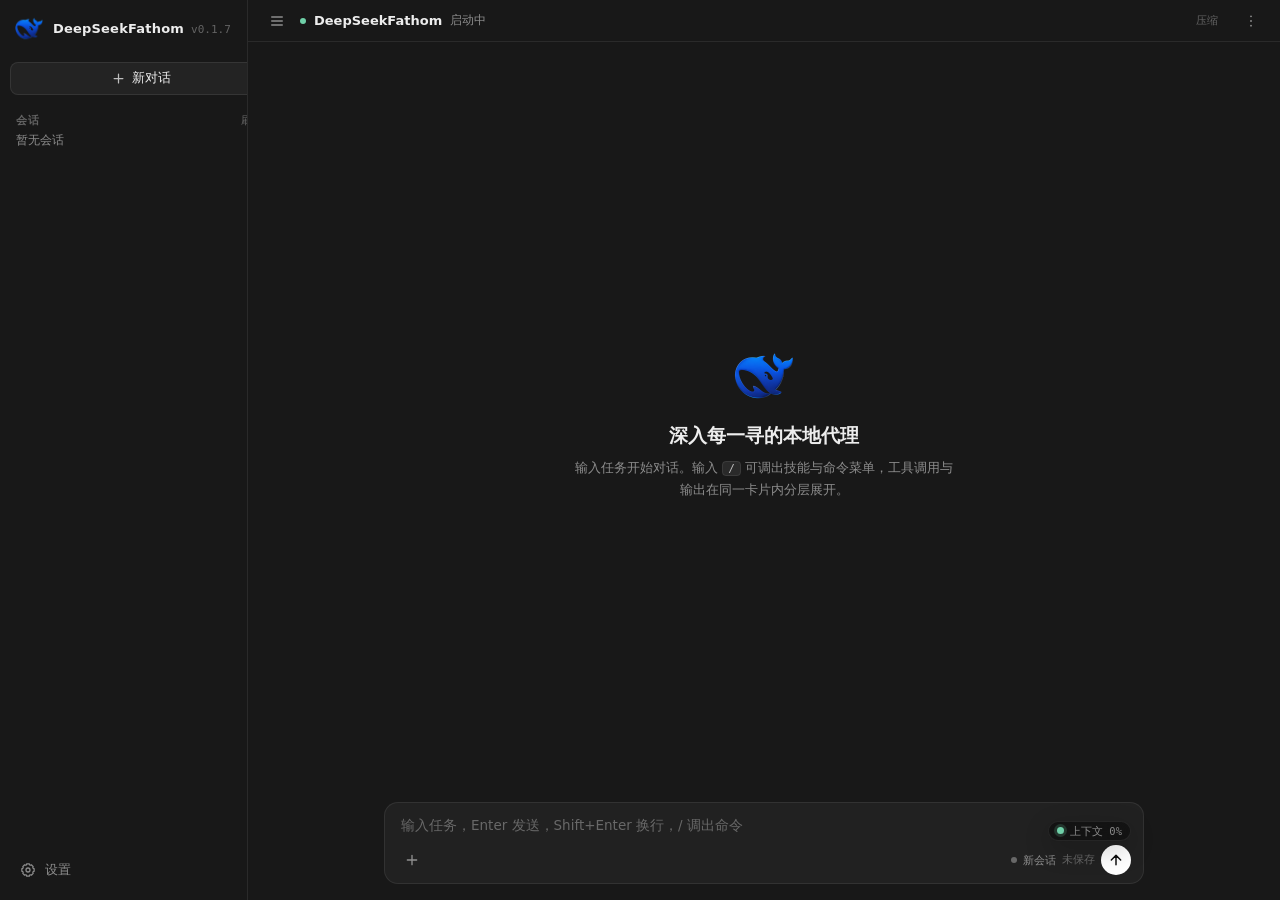
==== commit 73eba60d: "Fix transactional desktop session retries" ====
--- a/src/deepseek_tulagent/desktop/assets/index.html
+++ b/src/deepseek_tulagent/desktop/assets/index.html
@@ -7,7 +7,7 @@
   <link rel="icon" type="image/png" href="app-icon.png">
   <script>document.documentElement.dataset.theme = localStorage.getItem("deepseekfathom.theme") === "light" ? "light" : "dark";</script>
   <link rel="stylesheet" href="katex-fathom.css">
-  <link rel="stylesheet" href="style.css?v=0.1.6">
+  <link rel="stylesheet" href="style.css?v=0.1.7">
 </head>
 <body>
   <main class="app">
@@ -18,7 +18,7 @@
         </div>
         <div class="brandText">
           <strong>DeepSeekFathom</strong>
-          <span id="version">v0.1.6</span>
+          <span id="version">v0.1.7</span>
         </div>
         <button id="toggleSidebar" class="collapseBtn" title="收起 / 展开侧栏" aria-label="折叠侧栏"><svg viewBox="0 0 24 24" width="15" height="15" fill="none" stroke="currentColor" stroke-width="1.9" stroke-linecap="round" stroke-linejoin="round"><path d="M11 17l-5-5 5-5"/><path d="M18 17l-5-5 5-5"/></svg></button>
       </div>
@@ -191,6 +191,6 @@
       </div>
     </section>
   </main>
-  <script src="app.js?v=0.1.6"></script>
+  <script src="app.js?v=0.1.7"></script>
 </body>
 </html>
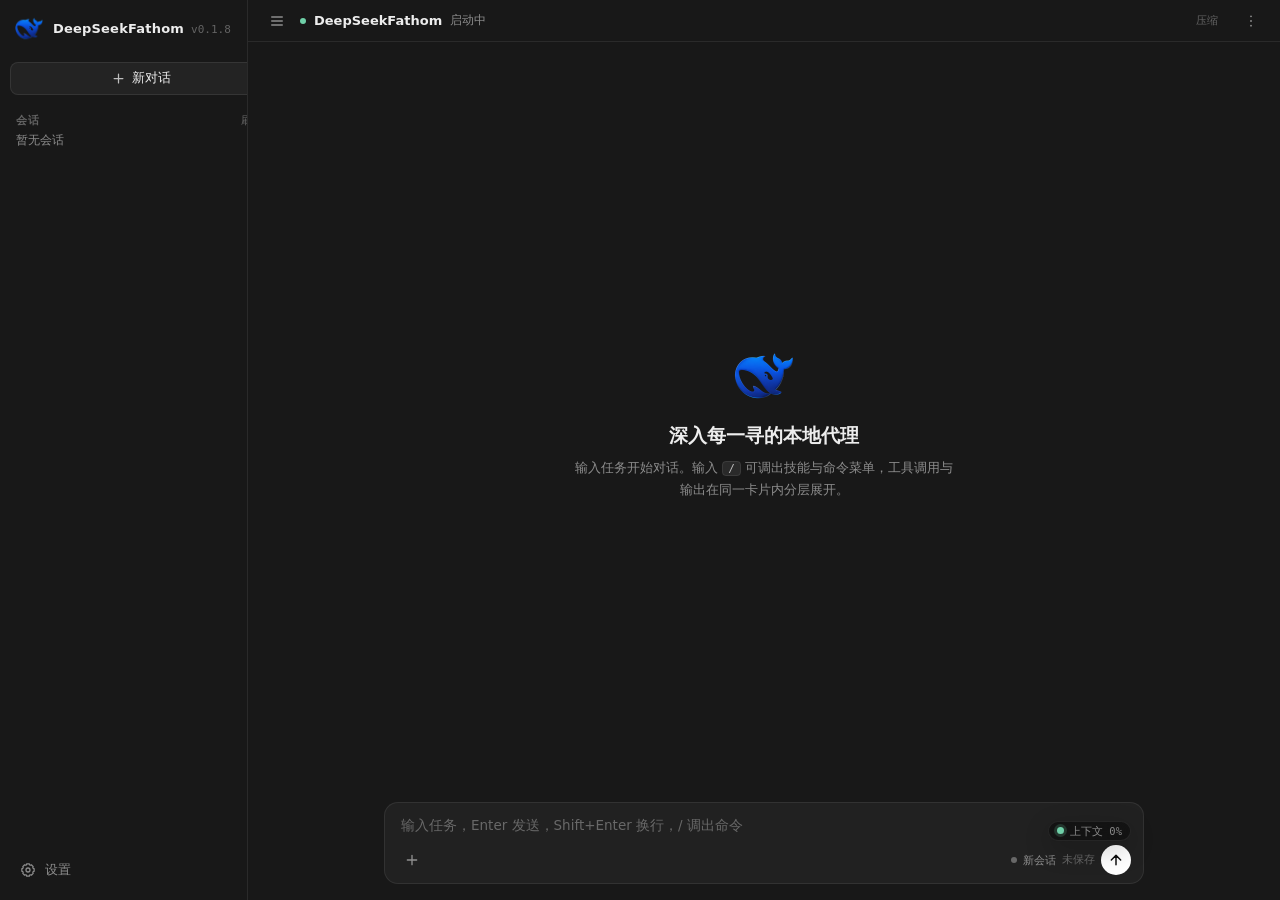
==== commit 8445d0ec: "Fix queued desktop turn isolation" ====
--- a/src/deepseek_tulagent/desktop/assets/index.html
+++ b/src/deepseek_tulagent/desktop/assets/index.html
@@ -7,7 +7,7 @@
   <link rel="icon" type="image/png" href="app-icon.png">
   <script>document.documentElement.dataset.theme = localStorage.getItem("deepseekfathom.theme") === "light" ? "light" : "dark";</script>
   <link rel="stylesheet" href="katex-fathom.css">
-  <link rel="stylesheet" href="style.css?v=0.1.7">
+  <link rel="stylesheet" href="style.css?v=0.1.8">
 </head>
 <body>
   <main class="app">
@@ -18,7 +18,7 @@
         </div>
         <div class="brandText">
           <strong>DeepSeekFathom</strong>
-          <span id="version">v0.1.7</span>
+          <span id="version">v0.1.8</span>
         </div>
         <button id="toggleSidebar" class="collapseBtn" title="收起 / 展开侧栏" aria-label="折叠侧栏"><svg viewBox="0 0 24 24" width="15" height="15" fill="none" stroke="currentColor" stroke-width="1.9" stroke-linecap="round" stroke-linejoin="round"><path d="M11 17l-5-5 5-5"/><path d="M18 17l-5-5 5-5"/></svg></button>
       </div>
@@ -191,6 +191,6 @@
       </div>
     </section>
   </main>
-  <script src="app.js?v=0.1.7"></script>
+  <script src="app.js?v=0.1.8"></script>
 </body>
 </html>
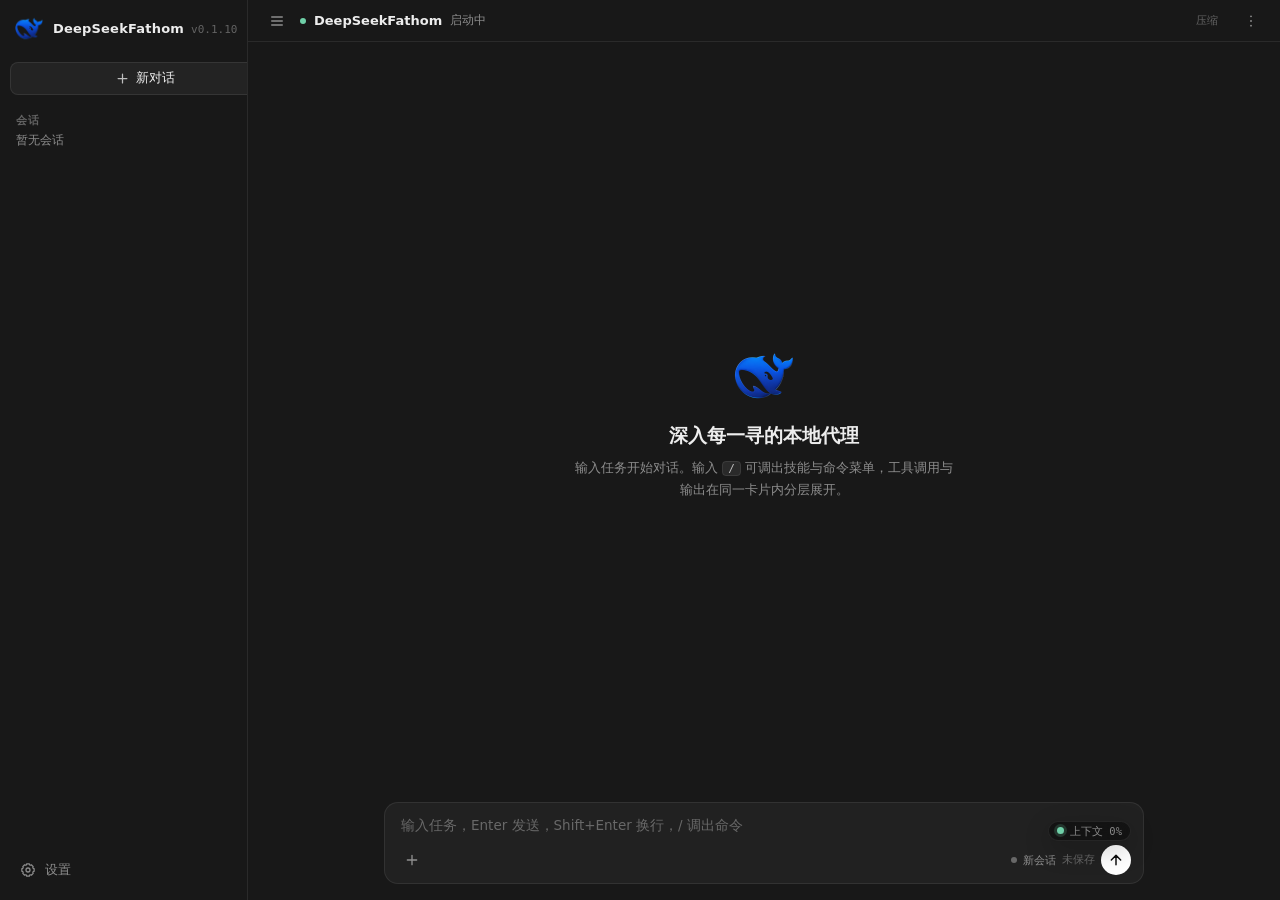
==== commit bec6b99d: "Release desktop 0.1.10 Markdown export" ====
--- a/src/deepseek_tulagent/desktop/assets/index.html
+++ b/src/deepseek_tulagent/desktop/assets/index.html
@@ -7,7 +7,7 @@
   <link rel="icon" type="image/png" href="app-icon.png">
   <script>document.documentElement.dataset.theme = localStorage.getItem("deepseekfathom.theme") === "light" ? "light" : "dark";</script>
   <link rel="stylesheet" href="katex-fathom.css">
-  <link rel="stylesheet" href="style.css?v=0.1.8">
+  <link rel="stylesheet" href="style.css?v=0.1.10">
 </head>
 <body>
   <main class="app">
@@ -18,7 +18,7 @@
         </div>
         <div class="brandText">
           <strong>DeepSeekFathom</strong>
-          <span id="version">v0.1.8</span>
+          <span id="version">v0.1.10</span>
         </div>
         <button id="toggleSidebar" class="collapseBtn" title="收起 / 展开侧栏" aria-label="折叠侧栏"><svg viewBox="0 0 24 24" width="15" height="15" fill="none" stroke="currentColor" stroke-width="1.9" stroke-linecap="round" stroke-linejoin="round"><path d="M11 17l-5-5 5-5"/><path d="M18 17l-5-5 5-5"/></svg></button>
       </div>
@@ -56,6 +56,7 @@
             <button id="convMenuBtn" class="railBtn" title="对话操作" aria-label="对话操作"><svg viewBox="0 0 24 24" width="16" height="16" fill="none" stroke="currentColor" stroke-width="1.9" stroke-linecap="round" stroke-linejoin="round"><circle cx="12" cy="5" r="1.4" fill="currentColor" stroke="none"/><circle cx="12" cy="12" r="1.4" fill="currentColor" stroke="none"/><circle cx="12" cy="19" r="1.4" fill="currentColor" stroke="none"/></svg></button>
             <div id="convMenu" class="convMenu" hidden>
               <button class="convItem" data-act="copyId">复制会话 ID</button>
+              <button class="convItem" data-act="exportMd">导出 Markdown</button>
               <button class="convItem" data-act="rename">重命名对话</button>
               <button class="convItem" data-act="branch">从最新回复开分支</button>
               <button class="convItem" data-act="new">新建对话</button>
@@ -191,6 +192,6 @@
       </div>
     </section>
   </main>
-  <script src="app.js?v=0.1.8"></script>
+  <script src="app.js?v=0.1.10"></script>
 </body>
 </html>
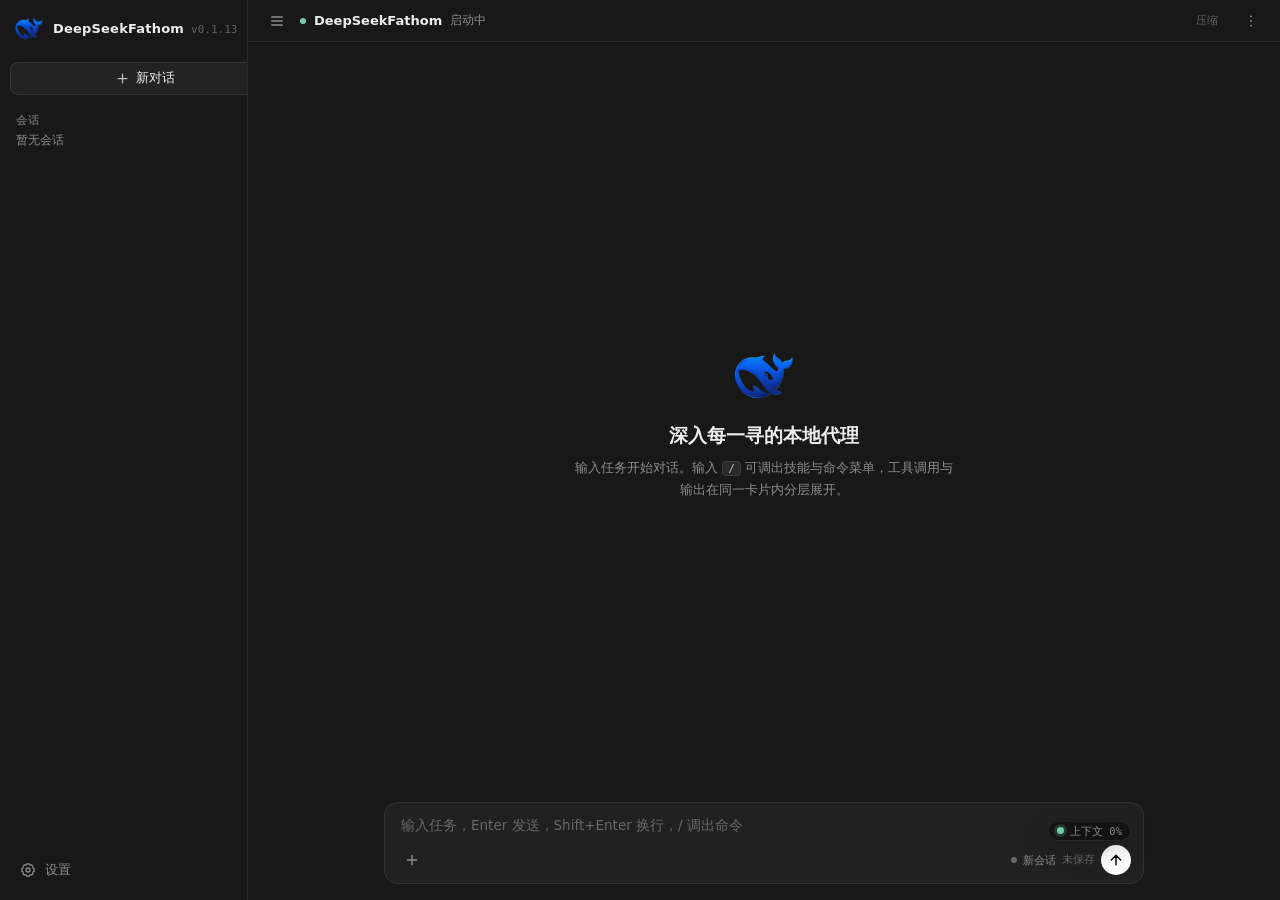
==== commit da445bfd: "fix desktop context and cache telemetry" ====
--- a/src/deepseek_tulagent/desktop/assets/index.html
+++ b/src/deepseek_tulagent/desktop/assets/index.html
@@ -7,7 +7,7 @@
   <link rel="icon" type="image/png" href="app-icon.png">
   <script>document.documentElement.dataset.theme = localStorage.getItem("deepseekfathom.theme") === "light" ? "light" : "dark";</script>
   <link rel="stylesheet" href="katex-fathom.css">
-  <link rel="stylesheet" href="style.css?v=0.1.10">
+  <link rel="stylesheet" href="style.css?v=0.1.13">
 </head>
 <body>
   <main class="app">
@@ -18,7 +18,7 @@
         </div>
         <div class="brandText">
           <strong>DeepSeekFathom</strong>
-          <span id="version">v0.1.10</span>
+          <span id="version">v0.1.13</span>
         </div>
         <button id="toggleSidebar" class="collapseBtn" title="收起 / 展开侧栏" aria-label="折叠侧栏"><svg viewBox="0 0 24 24" width="15" height="15" fill="none" stroke="currentColor" stroke-width="1.9" stroke-linecap="round" stroke-linejoin="round"><path d="M11 17l-5-5 5-5"/><path d="M18 17l-5-5 5-5"/></svg></button>
       </div>
@@ -85,6 +85,9 @@
             </div>
             <div class="ctxMetric"><span>当前上下文</span><strong id="ctxUsage">0 / 0</strong></div>
             <div class="ctxMetric"><span>当前请求输入</span><strong id="ctxInput">未知</strong></div>
+            <div class="ctxMetric"><span>当前请求输出</span><strong id="ctxOutput">未知</strong></div>
+            <div class="ctxMetric ctxMetricWide"><span>本次提示缓存</span><strong id="ctxCache">未上报</strong></div>
+            <div class="ctxMetric ctxMetricWide"><span>会话平均缓存</span><strong id="ctxSessionCache">未上报</strong></div>
             <div class="ctxMetric"><span>会话累计输入</span><strong id="ctxSessionInput">未知</strong></div>
             <div class="ctxMetric"><span>压缩阈值</span><strong id="ctxThreshold">0</strong></div>
             <div class="ctxMetric"><span>阈值剩余</span><strong id="ctxRemaining">0</strong></div>
@@ -192,6 +195,6 @@
       </div>
     </section>
   </main>
-  <script src="app.js?v=0.1.10"></script>
+  <script src="app.js?v=0.1.13"></script>
 </body>
 </html>
--- a/src/deepseek_tulagent/desktop/assets/style.css
+++ b/src/deepseek_tulagent/desktop/assets/style.css
@@ -443,6 +443,9 @@
   background: color-mix(in oklab, var(--elevated-2) 94%, transparent);
   box-shadow: 0 18px 50px rgba(0,0,0,.45);
   backdrop-filter: blur(18px);
+  max-height: min(620px, calc(100vh - 110px));
+  overflow-y: auto;
+  overscroll-behavior: contain;
 }
 .ctxPopover[hidden] { display: none; }
 .ctxPopHead { display: flex; align-items: center; justify-content: space-between; gap: 10px; margin-bottom: 10px; }
@@ -451,6 +454,8 @@
 .ctxMetric { display: flex; align-items: center; justify-content: space-between; padding: 4px 0; font-size: 12px; }
 .ctxMetric span { color: var(--text-4); }
 .ctxMetric strong { color: var(--text-2); font-family: var(--mono); font-size: 11.5px; font-weight: 500; }
+.ctxMetricWide { align-items: flex-start; flex-direction: column; gap: 3px; }
+.ctxMetricWide strong { width: 100%; line-height: 1.35; overflow-wrap: anywhere; }
 .ctxBar { margin: 9px 0 8px; height: 5px; border-radius: 999px; background: var(--line-heavy); overflow: hidden; }
 .ctxBar i { display: block; width: 0%; height: 100%; border-radius: inherit; background: var(--ok); transition: width .18s; }
 .ctxPopover.warn .ctxBar i { background: var(--warn); }
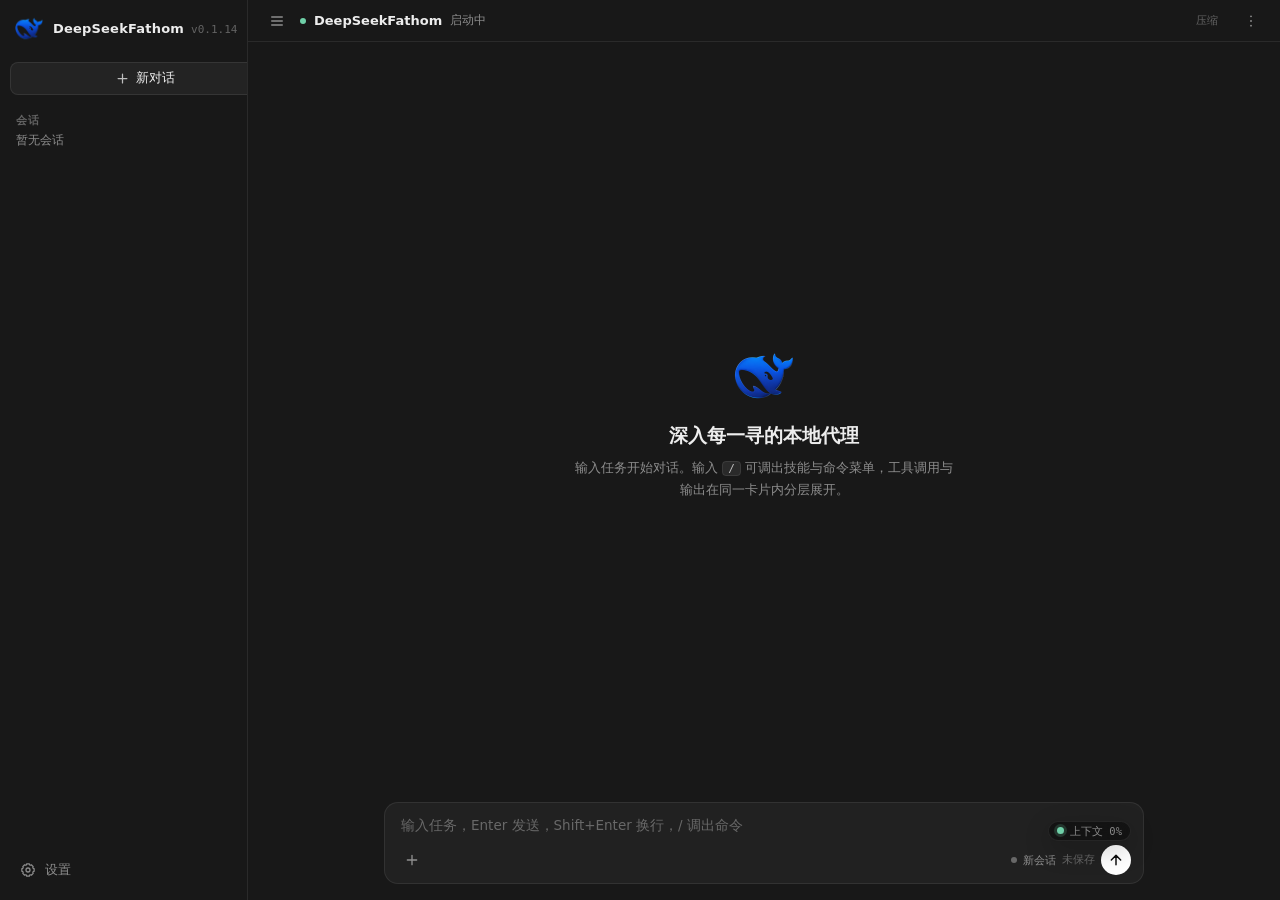
==== commit 323afaee: "feat(desktop): add capability diagnostics" ====
--- a/src/deepseek_tulagent/desktop/assets/index.html
+++ b/src/deepseek_tulagent/desktop/assets/index.html
@@ -7,7 +7,7 @@
   <link rel="icon" type="image/png" href="app-icon.png">
   <script>document.documentElement.dataset.theme = localStorage.getItem("deepseekfathom.theme") === "light" ? "light" : "dark";</script>
   <link rel="stylesheet" href="katex-fathom.css">
-  <link rel="stylesheet" href="style.css?v=0.1.13">
+  <link rel="stylesheet" href="style.css?v=0.1.14">
 </head>
 <body>
   <main class="app">
@@ -18,7 +18,7 @@
         </div>
         <div class="brandText">
           <strong>DeepSeekFathom</strong>
-          <span id="version">v0.1.13</span>
+          <span id="version">v0.1.14</span>
         </div>
         <button id="toggleSidebar" class="collapseBtn" title="收起 / 展开侧栏" aria-label="折叠侧栏"><svg viewBox="0 0 24 24" width="15" height="15" fill="none" stroke="currentColor" stroke-width="1.9" stroke-linecap="round" stroke-linejoin="round"><path d="M11 17l-5-5 5-5"/><path d="M18 17l-5-5 5-5"/></svg></button>
       </div>
@@ -185,6 +185,38 @@
               </div>
             </div>
           </section>
+          <section class="settingsSection diagnosticsSection">
+            <div class="settingsHeading diagnosticsHeading">
+              <div>
+                <h2>能力诊断</h2>
+                <p>静态只读 · 路径脱敏 · 不联网</p>
+              </div>
+              <div class="diagnosticsActions">
+                <button id="refreshDiagnostics" type="button" class="ghost" title="刷新能力诊断">
+                  <svg viewBox="0 0 24 24" width="14" height="14" fill="none" stroke="currentColor" stroke-width="1.9" stroke-linecap="round" stroke-linejoin="round" aria-hidden="true"><path d="M21 12a9 9 0 1 1-3-6.7"/><path d="M21 4v5h-5"/></svg>
+                  <span>刷新</span>
+                </button>
+                <button id="copyDiagnostics" type="button" class="ghost" title="复制脱敏 JSON" disabled>
+                  <svg viewBox="0 0 24 24" width="14" height="14" fill="none" stroke="currentColor" stroke-width="1.9" stroke-linecap="round" stroke-linejoin="round" aria-hidden="true"><rect x="9" y="9" width="12" height="12" rx="2"/><path d="M5 15H4a2 2 0 0 1-2-2V4a2 2 0 0 1 2-2h9a2 2 0 0 1 2 2v1"/></svg>
+                  <span>复制 JSON</span>
+                </button>
+              </div>
+            </div>
+            <div id="diagnosticsSummary" class="diagnosticsSummary" aria-live="polite">尚未加载</div>
+            <div id="diagnosticsIssues" class="diagnosticsIssues"></div>
+            <details class="diagnosticsGroup" open>
+              <summary><span>技能候选</span><small id="diagnosticsSkillCount">0</small></summary>
+              <div id="diagnosticsSkills" class="diagnosticsRows"></div>
+            </details>
+            <details class="diagnosticsGroup">
+              <summary><span>技能搜索路径</span><small id="diagnosticsRootCount">0</small></summary>
+              <div id="diagnosticsRoots" class="diagnosticsRows"></div>
+            </details>
+            <details class="diagnosticsGroup">
+              <summary><span>工具契约</span><small id="diagnosticsToolCount">0</small></summary>
+              <div id="diagnosticsTools" class="diagnosticsRows"></div>
+            </details>
+          </section>
         </div>
         <footer class="settingsFooter">
           <button id="settingsBackBottom" class="settingsBack" type="button">
@@ -195,6 +227,6 @@
       </div>
     </section>
   </main>
-  <script src="app.js?v=0.1.13"></script>
+  <script src="app.js?v=0.1.14"></script>
 </body>
 </html>
--- a/src/deepseek_tulagent/desktop/assets/style.css
+++ b/src/deepseek_tulagent/desktop/assets/style.css
@@ -745,6 +745,57 @@
 .themeSwitch button { min-width: 70px; border: none; border-radius: 6px; padding: 6px 11px; background: transparent; color: var(--text-3); cursor: pointer; }
 .themeSwitch button.active { background: var(--elevated); color: var(--text); box-shadow: 0 1px 4px rgba(0,0,0,.18); }
 .settingsFooter { width: min(720px, calc(100% - 48px)); margin: auto auto 0; padding: 18px 0 26px; border-top: 1px solid var(--line); }
+.diagnosticsHeading { display: flex; align-items: flex-start; justify-content: space-between; gap: 18px; }
+.diagnosticsActions { display: flex; gap: 7px; flex: 0 0 auto; }
+.diagnosticsActions button { display: inline-flex; align-items: center; gap: 6px; }
+.diagnosticsActions button:disabled { opacity: .45; cursor: default; }
+.diagnosticsSummary { display: grid; grid-template-columns: repeat(4, minmax(0, 1fr)); border-top: 1px solid var(--line); border-bottom: 1px solid var(--line); }
+.diagnosticsMetric { padding: 10px 12px; min-width: 0; border-right: 1px solid var(--line); }
+.diagnosticsMetric:last-child { border-right: none; }
+.diagnosticsMetric span { display: block; color: var(--text-4); font-size: 10.5px; margin-bottom: 3px; }
+.diagnosticsMetric strong { display: block; color: var(--text-2); font-size: 12px; font-weight: 550; overflow-wrap: anywhere; }
+.diagnosticsIssues { display: flex; flex-direction: column; gap: 1px; }
+.diagnosticIssue { display: grid; grid-template-columns: 62px minmax(0, 1fr); gap: 9px; padding: 8px 0; border-bottom: 1px solid var(--line); }
+.diagnosticIssue:last-child { border-bottom: none; }
+.diagnosticSeverity { font-family: var(--mono); font-size: 10px; text-transform: uppercase; color: var(--text-4); }
+.diagnosticIssue[data-severity="error"] .diagnosticSeverity { color: var(--danger); }
+.diagnosticIssue[data-severity="warning"] .diagnosticSeverity { color: var(--warn); }
+.diagnosticIssue[data-severity="info"] .diagnosticSeverity { color: var(--link); }
+.diagnosticIssue strong { display: block; color: var(--text-2); font-size: 11.5px; font-weight: 550; }
+.diagnosticIssue p { margin: 2px 0 0; color: var(--text-3); font-size: 11px; line-height: 1.5; overflow-wrap: anywhere; }
+.diagnosticsGroup { border-top: 1px solid var(--line); }
+.diagnosticsGroup:last-child { border-bottom: 1px solid var(--line); }
+.diagnosticsGroup > summary { list-style: none; display: flex; align-items: center; gap: 8px; padding: 9px 1px; cursor: pointer; color: var(--text-2); font-size: 12px; }
+.diagnosticsGroup > summary::-webkit-details-marker { display: none; }
+.diagnosticsGroup > summary::before { content: "›"; width: 12px; color: var(--text-4); transform: rotate(0deg); transition: transform .15s ease; }
+.diagnosticsGroup[open] > summary::before { transform: rotate(90deg); }
+.diagnosticsGroup > summary small { margin-left: auto; color: var(--text-4); font-family: var(--mono); font-size: 10.5px; }
+.diagnosticsRows { max-height: 340px; overflow: auto; padding: 0 0 8px 20px; }
+.diagnosticRow { display: grid; grid-template-columns: minmax(110px, .8fr) minmax(0, 1.7fr) auto; gap: 10px; align-items: start; padding: 7px 0; border-top: 1px solid var(--line); }
+.diagnosticRow:first-child { border-top: none; }
+.diagnosticName { min-width: 0; color: var(--text-2); font-family: var(--mono); font-size: 11px; overflow-wrap: anywhere; }
+.diagnosticDetail { min-width: 0; color: var(--text-3); font-size: 10.5px; line-height: 1.5; overflow-wrap: anywhere; }
+.diagnosticMeta { color: var(--text-4); font-family: var(--mono); font-size: 10px; white-space: nowrap; }
+.diagnosticMeta.ok { color: var(--ok); }
+.diagnosticMeta.warn { color: var(--warn); }
+.diagnosticMeta.off { color: var(--text-4); }
+.diagnosticEmpty { padding: 8px 0; color: var(--text-4); font-size: 11px; }
+.diagnosticTool { border-top: 1px solid var(--line); }
+.diagnosticTool:first-child { border-top: none; }
+.diagnosticTool > summary { list-style: none; cursor: pointer; }
+.diagnosticTool > summary::-webkit-details-marker { display: none; }
+.diagnosticTool > pre { margin: 0 0 8px; padding: 9px 10px; max-height: 220px; overflow: auto; background: var(--bg-under); border: 1px solid var(--line); border-radius: var(--r-md); color: var(--text-3); font-family: var(--mono); font-size: 10px; line-height: 1.5; white-space: pre; }
+
+@media (max-width: 700px) {
+  .diagnosticsHeading { flex-direction: column; }
+  .diagnosticsActions { width: 100%; }
+  .diagnosticsActions button { flex: 1; justify-content: center; }
+  .diagnosticsSummary { grid-template-columns: repeat(2, minmax(0, 1fr)); }
+  .diagnosticsMetric:nth-child(2) { border-right: none; }
+  .diagnosticsMetric:nth-child(-n+2) { border-bottom: 1px solid var(--line); }
+  .diagnosticRow { grid-template-columns: minmax(92px, .75fr) minmax(0, 1.25fr); }
+  .diagnosticMeta { grid-column: 2; white-space: normal; }
+}
 
 /* ---------- dialogs ---------- */
 dialog { border: 1px solid var(--line-heavy); background: var(--elevated); color: var(--text); border-radius: var(--r-card); padding: 0; box-shadow: 0 16px 48px rgba(0,0,0,0.5); }
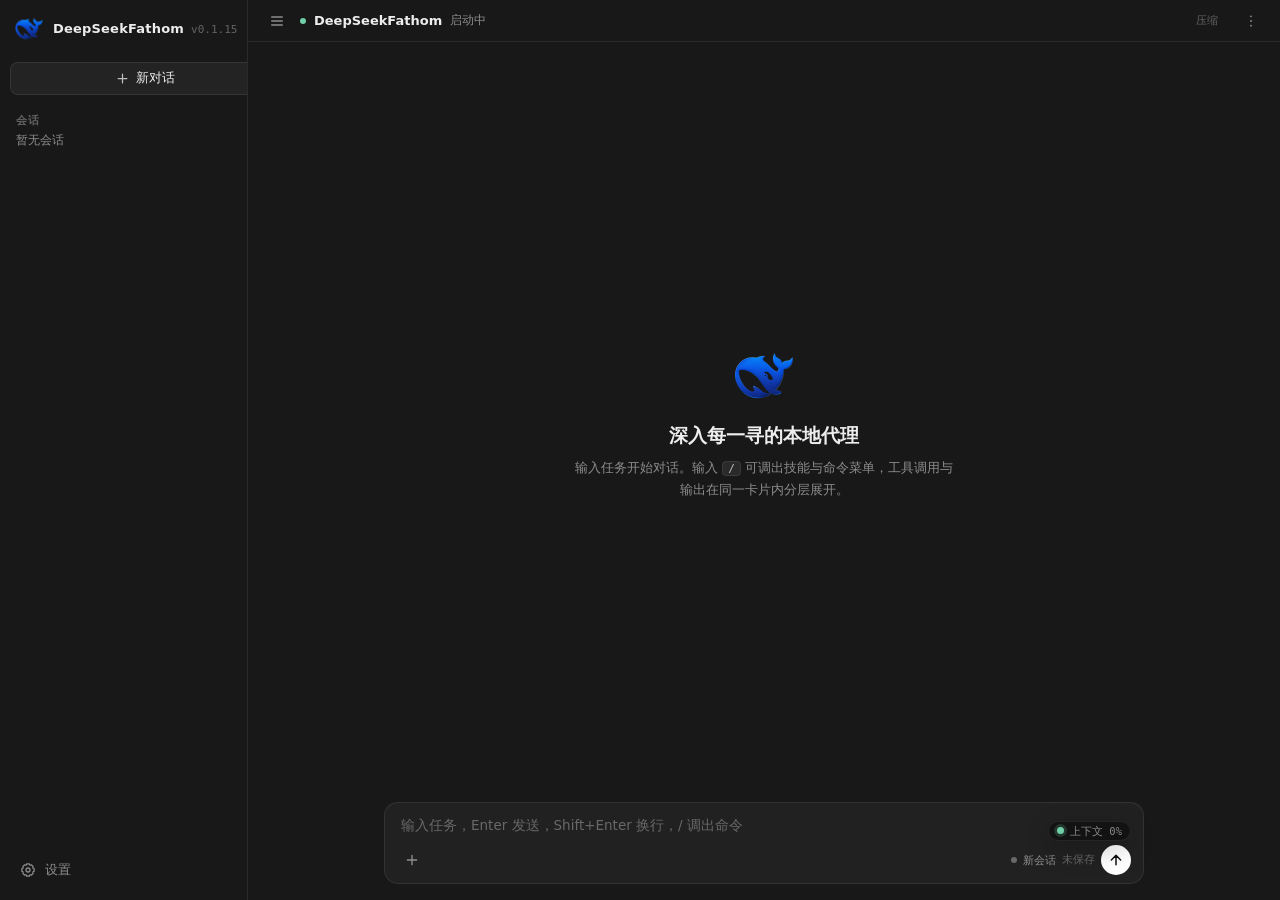
==== commit 2bdb475d: "feat(desktop): improve runtime reliability" ====
--- a/src/deepseek_tulagent/desktop/assets/index.html
+++ b/src/deepseek_tulagent/desktop/assets/index.html
@@ -7,7 +7,7 @@
   <link rel="icon" type="image/png" href="app-icon.png">
   <script>document.documentElement.dataset.theme = localStorage.getItem("deepseekfathom.theme") === "light" ? "light" : "dark";</script>
   <link rel="stylesheet" href="katex-fathom.css">
-  <link rel="stylesheet" href="style.css?v=0.1.14">
+  <link rel="stylesheet" href="style.css?v=0.1.15">
 </head>
 <body>
   <main class="app">
@@ -18,7 +18,7 @@
         </div>
         <div class="brandText">
           <strong>DeepSeekFathom</strong>
-          <span id="version">v0.1.14</span>
+          <span id="version">v0.1.15</span>
         </div>
         <button id="toggleSidebar" class="collapseBtn" title="收起 / 展开侧栏" aria-label="折叠侧栏"><svg viewBox="0 0 24 24" width="15" height="15" fill="none" stroke="currentColor" stroke-width="1.9" stroke-linecap="round" stroke-linejoin="round"><path d="M11 17l-5-5 5-5"/><path d="M18 17l-5-5 5-5"/></svg></button>
       </div>
@@ -205,6 +205,10 @@
             <div id="diagnosticsSummary" class="diagnosticsSummary" aria-live="polite">尚未加载</div>
             <div id="diagnosticsIssues" class="diagnosticsIssues"></div>
             <details class="diagnosticsGroup" open>
+              <summary><span>项目指令</span><small id="diagnosticsInstructionCount">0</small></summary>
+              <div id="diagnosticsInstructions" class="diagnosticsRows"></div>
+            </details>
+            <details class="diagnosticsGroup" open>
               <summary><span>技能候选</span><small id="diagnosticsSkillCount">0</small></summary>
               <div id="diagnosticsSkills" class="diagnosticsRows"></div>
             </details>
@@ -227,6 +231,6 @@
       </div>
     </section>
   </main>
-  <script src="app.js?v=0.1.14"></script>
+  <script src="app.js?v=0.1.15"></script>
 </body>
 </html>
--- a/src/deepseek_tulagent/desktop/assets/style.css
+++ b/src/deepseek_tulagent/desktop/assets/style.css
@@ -32,7 +32,7 @@
 :root[data-theme="light"] {
   --bg: #f6f6f6;
   --bg-under: #eeeeee;
-  --elevated: #ffffff;
+  --elevated: #fbfbfb;
   --elevated-2: #e9e9e9;
   --hover: rgba(0, 0, 0, 0.045);
   --hover-strong: rgba(0, 0, 0, 0.075);
@@ -135,11 +135,14 @@
 
 .sessionItem {
   display: flex; align-items: stretch;
+  flex: 0 0 auto;
+  min-height: 42px;
   border-radius: var(--r-row);
   overflow: hidden;
   transition: background .12s;
 }
 .sessionItem:hover { background: var(--hover); }
+.sessionItem.active { background: var(--hover-strong); }
 .sessionMain { flex: 1; text-align: left; background: none; border: none; color: var(--text-2); padding: 6px 8px; cursor: pointer; display: flex; flex-direction: column; gap: 1px; min-width: 0; }
 .sessionMain span { font-size: 12.5px; white-space: nowrap; overflow: hidden; text-overflow: ellipsis; }
 .sessionMain small { color: var(--text-4); font-size: 10.5px; font-family: var(--mono); }
@@ -228,6 +231,7 @@
   max-width: 85%;
 }
 .bubble.assistant { color: var(--text); width: 100%; }
+.message.streaming .bubble.assistant { white-space: pre-wrap; }
 
 /* per-message hover actions (copy / retry / edit-branch), Codex-style */
 .message { position: relative; }
@@ -323,8 +327,11 @@
 .t-kw  { color: #82aaff; }
 .t-str { color: #c3e88d; }
 .t-com { color: rgba(255,255,255,0.38); font-style: italic; }
-:root[data-theme="light"] .t-com { color: rgba(17,24,39,0.48); }
 .t-num { color: #f2c98d; }
+:root[data-theme="light"] .t-kw { color: #0b57b7; }
+:root[data-theme="light"] .t-str { color: #167044; }
+:root[data-theme="light"] .t-com { color: #62666d; }
+:root[data-theme="light"] .t-num { color: #914d09; }
 
 /* ---------- tool / event rows：单卡片 + 发丝线 ---------- */
 .threadEvent {
@@ -384,6 +391,26 @@
   font-size: 11.5px;
   line-height: 1.55;
 }
+.diffSummary {
+  position: sticky;
+  top: 0;
+  left: 0;
+  z-index: 3;
+  display: flex;
+  align-items: center;
+  gap: 10px;
+  width: max-content;
+  min-width: 100%;
+  box-sizing: border-box;
+  padding: 5px 10px;
+  border-bottom: 1px solid var(--line);
+  background: var(--elevated);
+  color: var(--text-4);
+  font-size: 10.5px;
+}
+.diffAddCount { color: color-mix(in oklab, var(--ok) 82%, var(--text)); }
+.diffDelCount { color: color-mix(in oklab, var(--danger) 82%, var(--text)); }
+.diffTruncated { color: var(--warn); }
 .diffTable { display: table; width: max-content; min-width: 100%; border-collapse: collapse; table-layout: auto; }
 .diffLine { display: table-row; white-space: pre; }
 .diffLine .diffMark { position: sticky; left: 0; z-index: 1; display: table-cell; width: 58px; min-width: 58px; color: var(--text-4); background: var(--bg-under); user-select: none; }
@@ -749,7 +776,7 @@
 .diagnosticsActions { display: flex; gap: 7px; flex: 0 0 auto; }
 .diagnosticsActions button { display: inline-flex; align-items: center; gap: 6px; }
 .diagnosticsActions button:disabled { opacity: .45; cursor: default; }
-.diagnosticsSummary { display: grid; grid-template-columns: repeat(4, minmax(0, 1fr)); border-top: 1px solid var(--line); border-bottom: 1px solid var(--line); }
+.diagnosticsSummary { display: grid; grid-template-columns: repeat(5, minmax(0, 1fr)); border-top: 1px solid var(--line); border-bottom: 1px solid var(--line); }
 .diagnosticsMetric { padding: 10px 12px; min-width: 0; border-right: 1px solid var(--line); }
 .diagnosticsMetric:last-child { border-right: none; }
 .diagnosticsMetric span { display: block; color: var(--text-4); font-size: 10.5px; margin-bottom: 3px; }
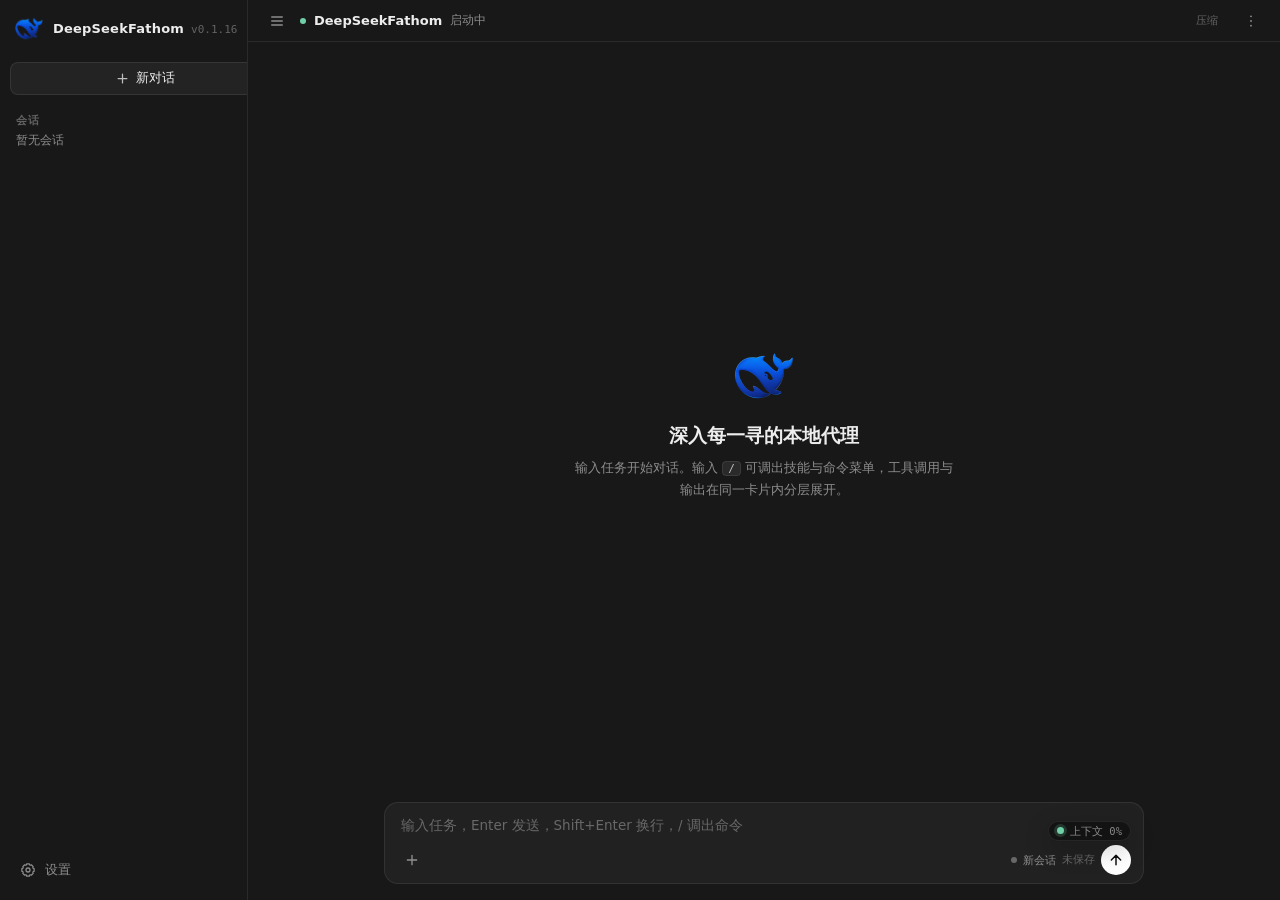
==== commit 899728cb: "feat(desktop): add extensions and runtime reliability Desktop v0.1.16: MCP, plugins, Hooks, duplicat" ====
--- a/src/deepseek_tulagent/desktop/assets/index.html
+++ b/src/deepseek_tulagent/desktop/assets/index.html
@@ -7,7 +7,7 @@
   <link rel="icon" type="image/png" href="app-icon.png">
   <script>document.documentElement.dataset.theme = localStorage.getItem("deepseekfathom.theme") === "light" ? "light" : "dark";</script>
   <link rel="stylesheet" href="katex-fathom.css">
-  <link rel="stylesheet" href="style.css?v=0.1.15">
+  <link rel="stylesheet" href="style.css?v=0.1.16.1">
 </head>
 <body>
   <main class="app">
@@ -18,7 +18,7 @@
         </div>
         <div class="brandText">
           <strong>DeepSeekFathom</strong>
-          <span id="version">v0.1.15</span>
+          <span id="version">v0.1.16</span>
         </div>
         <button id="toggleSidebar" class="collapseBtn" title="收起 / 展开侧栏" aria-label="折叠侧栏"><svg viewBox="0 0 24 24" width="15" height="15" fill="none" stroke="currentColor" stroke-width="1.9" stroke-linecap="round" stroke-linejoin="round"><path d="M11 17l-5-5 5-5"/><path d="M18 17l-5-5 5-5"/></svg></button>
       </div>
@@ -185,6 +185,54 @@
               </div>
             </div>
           </section>
+          <section id="extensionsSection" class="settingsSection extensionsSection">
+            <div class="settingsHeading extensionsHeading">
+              <div>
+                <h2>扩展</h2>
+                <p>管理 MCP 服务、插件和 Hooks。用户添加的扩展与官方扩展分开保存，更新应用不会覆盖用户内容。</p>
+              </div>
+              <button id="refreshExtensions" type="button" class="ghost" title="重新发现并刷新扩展状态">
+                <svg viewBox="0 0 24 24" width="14" height="14" fill="none" stroke="currentColor" stroke-width="1.9" stroke-linecap="round" stroke-linejoin="round" aria-hidden="true"><path d="M21 12a9 9 0 1 1-3-6.7"/><path d="M21 4v5h-5"/></svg>
+                <span>刷新扩展</span>
+              </button>
+            </div>
+            <div id="extensionsSummary" class="extensionsSummary" aria-live="polite">正在读取扩展状态…</div>
+            <div class="extensionTabs" role="tablist" aria-label="扩展类型">
+              <button type="button" role="tab" data-extension-tab="mcp" aria-selected="true">MCP</button>
+              <button type="button" role="tab" data-extension-tab="plugins" aria-selected="false">插件</button>
+              <button type="button" role="tab" data-extension-tab="hooks" aria-selected="false">Hooks</button>
+            </div>
+            <div id="extensionsPanel" class="extensionsPanel">
+              <section class="extensionPane" data-extension-pane="mcp">
+                <div class="extensionPaneHead">
+                  <div><strong>MCP 服务</strong><span>连接外部工具服务，工具能力会按服务状态动态注册。</span></div>
+                  <div class="extensionPaneActions">
+                    <button id="addMcpServer" type="button" class="ghost small" title="新增 MCP 服务">
+                      <svg viewBox="0 0 24 24" width="13" height="13" fill="none" stroke="currentColor" stroke-width="2" stroke-linecap="round" stroke-linejoin="round" aria-hidden="true"><path d="M12 5v14M5 12h14"/></svg>
+                      <span>新增</span>
+                    </button>
+                    <button type="button" class="ghost small" data-extension-action="connect_all" data-extension-kind="mcp">全部连接</button>
+                  </div>
+                </div>
+                <div id="mcpExtensionRows" class="extensionRows"></div>
+              </section>
+              <section class="extensionPane" data-extension-pane="plugins" hidden>
+                <div class="extensionPaneHead">
+                  <div><strong>插件</strong><span>插件可以提供技能、指令、MCP 服务和 Hooks。</span></div>
+                  <button type="button" class="ghost small" data-extension-action="reload" data-extension-kind="plugins">重新加载</button>
+                </div>
+                <div id="pluginExtensionRows" class="extensionRows"></div>
+              </section>
+              <section class="extensionPane" data-extension-pane="hooks" hidden>
+                <div class="extensionPaneHead">
+                  <div><strong>Hooks</strong><span>在代理生命周期事件发生时执行已配置的自动化动作。</span></div>
+                  <button type="button" class="ghost small" data-extension-action="reload" data-extension-kind="hooks">重新加载</button>
+                </div>
+                <div id="hookExtensionRows" class="extensionRows"></div>
+              </section>
+            </div>
+            <div id="extensionIssues" class="extensionIssues"></div>
+          </section>
           <section class="settingsSection diagnosticsSection">
             <div class="settingsHeading diagnosticsHeading">
               <div>
@@ -231,6 +279,60 @@
       </div>
     </section>
   </main>
-  <script src="app.js?v=0.1.15"></script>
+  <dialog id="mcpEditor" class="mcpEditorModal" aria-labelledby="mcpEditorTitle">
+    <form id="mcpEditorForm" novalidate>
+      <header class="mcpEditorHead">
+        <div>
+          <h2 id="mcpEditorTitle">新增 MCP 服务</h2>
+          <p>用户服务保存在个人配置中，应用更新不会覆盖。</p>
+        </div>
+        <button id="closeMcpEditor" class="railBtn" type="button" title="关闭" aria-label="关闭 MCP 编辑器">
+          <svg viewBox="0 0 24 24" width="17" height="17" fill="none" stroke="currentColor" stroke-width="1.9" stroke-linecap="round" stroke-linejoin="round" aria-hidden="true"><path d="M18 6 6 18M6 6l12 12"/></svg>
+        </button>
+      </header>
+      <div class="mcpEditorBody">
+        <label class="mcpField">名称
+          <input id="mcpName" maxlength="64" autocomplete="off" spellcheck="false" placeholder="例如 my-tools">
+        </label>
+        <fieldset class="mcpTransportField">
+          <legend>连接方式</legend>
+          <div class="mcpTransportSwitch" role="group" aria-label="MCP 连接方式">
+            <button type="button" data-mcp-transport="http" aria-pressed="true">远程 URL</button>
+            <button type="button" data-mcp-transport="stdio" aria-pressed="false">本地命令</button>
+          </div>
+        </fieldset>
+        <div data-mcp-fields="http">
+          <label class="mcpField">URL
+            <input id="mcpUrl" type="url" inputmode="url" autocomplete="off" spellcheck="false" placeholder="https://example.com/mcp">
+          </label>
+        </div>
+        <div class="mcpLocalFields" data-mcp-fields="stdio" hidden>
+          <label class="mcpField">命令
+            <input id="mcpCommand" autocomplete="off" spellcheck="false" placeholder="例如 npx">
+          </label>
+          <label class="mcpField">启动参数（每行一个）
+            <textarea id="mcpArgs" rows="3" spellcheck="false" placeholder="-y&#10;@example/mcp-server"></textarea>
+          </label>
+        </div>
+        <section id="mcpHeadersSection" class="mcpHeadersSection">
+          <div class="mcpHeadersHead">
+            <div><strong>请求头</strong><span>仅用于远程 URL，敏感值默认隐藏。</span></div>
+            <button id="addMcpHeader" type="button" class="ghost small">
+              <svg viewBox="0 0 24 24" width="13" height="13" fill="none" stroke="currentColor" stroke-width="2" stroke-linecap="round" stroke-linejoin="round" aria-hidden="true"><path d="M12 5v14M5 12h14"/></svg>
+              <span>添加请求头</span>
+            </button>
+          </div>
+          <div id="mcpHeaderRows" class="mcpHeaderRows"></div>
+        </section>
+        <label class="mcpEnabledRow"><input id="mcpEnabled" type="checkbox" checked><span>启用此服务</span></label>
+        <p id="mcpEditorError" class="mcpEditorError" role="alert" hidden></p>
+      </div>
+      <footer class="mcpEditorActions">
+        <button id="cancelMcpEditor" type="button" class="ghost">取消</button>
+        <button id="saveMcpEditor" type="submit" class="primary">保存</button>
+      </footer>
+    </form>
+  </dialog>
+  <script src="app.js?v=0.1.16.1"></script>
 </body>
 </html>
--- a/src/deepseek_tulagent/desktop/assets/style.css
+++ b/src/deepseek_tulagent/desktop/assets/style.css
@@ -772,6 +772,64 @@
 .themeSwitch button { min-width: 70px; border: none; border-radius: 6px; padding: 6px 11px; background: transparent; color: var(--text-3); cursor: pointer; }
 .themeSwitch button.active { background: var(--elevated); color: var(--text); box-shadow: 0 1px 4px rgba(0,0,0,.18); }
 .settingsFooter { width: min(720px, calc(100% - 48px)); margin: auto auto 0; padding: 18px 0 26px; border-top: 1px solid var(--line); }
+.extensionsHeading { display: flex; align-items: flex-start; justify-content: space-between; gap: 18px; }
+.extensionsHeading > button { display: inline-flex; align-items: center; gap: 6px; flex: 0 0 auto; }
+.extensionsHeading > button:disabled { opacity: .45; cursor: default; }
+.extensionsSummary { display: grid; grid-template-columns: repeat(3, minmax(0, 1fr)); border-top: 1px solid var(--line); border-bottom: 1px solid var(--line); }
+.extensionSummaryItem { min-width: 0; padding: 10px 12px; border-right: 1px solid var(--line); }
+.extensionSummaryItem:last-child { border-right: none; }
+.extensionSummaryItem span { display: block; color: var(--text-4); font-size: 10.5px; margin-bottom: 3px; }
+.extensionSummaryItem strong { display: block; color: var(--text-2); font-size: 12px; font-weight: 550; overflow-wrap: anywhere; }
+.extensionTabs { display: inline-flex; align-self: flex-start; padding: 2px; border: 1px solid var(--line); border-radius: var(--r-md); background: var(--bg-under); }
+.extensionTabs button { min-width: 74px; border: none; border-radius: 6px; padding: 6px 11px; background: transparent; color: var(--text-3); cursor: pointer; font: inherit; font-size: 12px; }
+.extensionTabs button[aria-selected="true"] { background: var(--elevated); color: var(--text); box-shadow: 0 1px 4px rgba(0,0,0,.18); }
+.extensionsPanel { min-width: 0; }
+.extensionPane { min-width: 0; }
+.extensionPaneHead { display: flex; align-items: center; justify-content: space-between; gap: 14px; padding-bottom: 8px; border-bottom: 1px solid var(--line); }
+.extensionPaneHead > div { min-width: 0; display: flex; flex-direction: column; gap: 3px; }
+.extensionPaneHead strong { color: var(--text-2); font-size: 12.5px; font-weight: 550; }
+.extensionPaneHead span { color: var(--text-4); font-size: 10.5px; line-height: 1.5; }
+.extensionPaneActions { display: flex; flex-direction: row !important; align-items: center; justify-content: flex-end; gap: 4px !important; flex: 0 0 auto; }
+.extensionPaneActions button { display: inline-flex; align-items: center; justify-content: center; gap: 5px; white-space: nowrap; }
+.extensionRows { display: flex; flex-direction: column; min-width: 0; }
+.extensionTrustRow { display: flex; align-items: center; justify-content: space-between; gap: 14px; padding: 10px 1px; border-bottom: 1px solid var(--line); }
+.extensionTrustRow > div { min-width: 0; display: flex; flex-direction: column; gap: 3px; }
+.extensionTrustRow strong { color: var(--warn); font-size: 11.5px; font-weight: 550; }
+.extensionTrustRow span { color: var(--text-3); font-size: 10.5px; line-height: 1.5; }
+.extensionTrustRow button { flex: 0 0 auto; }
+.extensionRow { display: grid; grid-template-columns: minmax(130px, .8fr) minmax(0, 1.7fr) auto; gap: 12px; align-items: center; min-width: 0; padding: 10px 1px; border-bottom: 1px solid var(--line); }
+.extensionIdentity { min-width: 0; display: flex; flex-direction: column; gap: 3px; }
+.extensionIdentity strong { color: var(--text-2); font-family: var(--mono); font-size: 11px; font-weight: 550; overflow-wrap: anywhere; }
+.extensionIdentity span { color: var(--text-4); font-size: 10px; overflow-wrap: anywhere; }
+.extensionDetail { min-width: 0; color: var(--text-3); font-size: 10.5px; line-height: 1.55; overflow-wrap: anywhere; }
+.extensionCapabilities { display: flex; flex-wrap: wrap; gap: 5px; margin-top: 5px; }
+.extensionCapability { padding: 2px 5px; border: 1px solid var(--line); border-radius: 5px; color: var(--text-4); font-size: 9.5px; }
+.extensionControls { display: flex; align-items: center; justify-content: flex-end; gap: 7px; }
+.extensionStatus { color: var(--text-4); font-size: 10px; white-space: nowrap; }
+.extensionStatus.ok { color: var(--ok); }
+.extensionStatus.warn { color: var(--warn); }
+.extensionStatus.error { color: var(--danger); }
+.extensionControls button { min-width: 52px; }
+.extensionControls button:disabled { opacity: .45; cursor: default; }
+.extensionControls .extensionIconAction { width: 28px; min-width: 28px; height: 28px; padding: 0; display: inline-grid; place-items: center; }
+.extensionControls .extensionIconAction.danger:hover { color: var(--danger); }
+.extensionToggle { position: relative; width: 30px; height: 18px; flex: 0 0 auto; cursor: pointer; }
+.extensionToggle input { position: absolute; width: 1px; height: 1px; opacity: 0; pointer-events: none; }
+.extensionToggle i { position: absolute; inset: 0; border: 1px solid var(--line-heavy); border-radius: 9px; background: var(--bg-under); transition: background .15s ease, border-color .15s ease; }
+.extensionToggle i::after { content: ""; position: absolute; top: 3px; left: 3px; width: 10px; height: 10px; border-radius: 50%; background: var(--text-4); transition: transform .15s ease, background .15s ease; }
+.extensionToggle input:checked + i { background: color-mix(in oklab, var(--ok) 30%, var(--bg-under)); border-color: color-mix(in oklab, var(--ok) 55%, var(--line)); }
+.extensionToggle input:checked + i::after { transform: translateX(12px); background: var(--ok); }
+.extensionToggle input:focus-visible + i { outline: 2px solid var(--link); outline-offset: 2px; }
+.extensionsPanel.busy { opacity: .55; pointer-events: none; }
+.extensionsPanel.runtimeLocked { opacity: .55; pointer-events: none; }
+.extensionToggle input:disabled + i { opacity: .45; cursor: default; }
+.extensionIssues { display: flex; flex-direction: column; }
+.extensionIssue { display: grid; grid-template-columns: 62px minmax(0, 1fr); gap: 9px; padding: 8px 0; border-bottom: 1px solid var(--line); }
+.extensionIssue:last-child { border-bottom: none; }
+.extensionIssue > span { font-family: var(--mono); font-size: 10px; color: var(--warn); text-transform: uppercase; }
+.extensionIssue[data-severity="error"] > span { color: var(--danger); }
+.extensionIssue[data-severity="info"] > span { color: var(--link); }
+.extensionIssue p { margin: 0; color: var(--text-3); font-size: 11px; line-height: 1.5; overflow-wrap: anywhere; }
 .diagnosticsHeading { display: flex; align-items: flex-start; justify-content: space-between; gap: 18px; }
 .diagnosticsActions { display: flex; gap: 7px; flex: 0 0 auto; }
 .diagnosticsActions button { display: inline-flex; align-items: center; gap: 6px; }
@@ -814,6 +872,17 @@
 .diagnosticTool > pre { margin: 0 0 8px; padding: 9px 10px; max-height: 220px; overflow: auto; background: var(--bg-under); border: 1px solid var(--line); border-radius: var(--r-md); color: var(--text-3); font-family: var(--mono); font-size: 10px; line-height: 1.5; white-space: pre; }
 
 @media (max-width: 700px) {
+  .extensionsHeading { flex-direction: column; }
+  .extensionsHeading > button { width: 100%; justify-content: center; }
+  .extensionsSummary { grid-template-columns: 1fr; }
+  .extensionSummaryItem { border-right: none; border-bottom: 1px solid var(--line); }
+  .extensionSummaryItem:last-child { border-bottom: none; }
+  .extensionTabs { align-self: stretch; }
+  .extensionTabs button { flex: 1; min-width: 0; }
+  .extensionPaneHead { align-items: flex-end; }
+  .extensionTrustRow { align-items: flex-start; flex-direction: column; }
+  .extensionRow { grid-template-columns: minmax(0, 1fr); }
+  .extensionControls { justify-content: flex-start; }
   .diagnosticsHeading { flex-direction: column; }
   .diagnosticsActions { width: 100%; }
   .diagnosticsActions button { flex: 1; justify-content: center; }
@@ -829,6 +898,44 @@
 dialog::backdrop { background: rgba(0,0,0,0.55); }
 .iconClose { background: none; border: none; color: var(--text-4); font-size: 20px; cursor: pointer; line-height: 1; }
 .iconClose:hover { color: var(--text); }
+.mcpEditorModal { width: min(600px, calc(100vw - 32px)); max-width: none; max-height: calc(100vh - 32px); overflow: hidden; }
+.mcpEditorForm { display: flex; flex-direction: column; max-height: calc(100vh - 34px); min-width: 0; }
+.mcpEditorHead { display: flex; align-items: flex-start; justify-content: space-between; gap: 18px; padding: 18px 20px 14px; border-bottom: 1px solid var(--line); }
+.mcpEditorHead > div { min-width: 0; }
+.mcpEditorHead h2 { margin: 0 0 4px; font-size: 15px; font-weight: 600; }
+.mcpEditorHead p { margin: 0; color: var(--text-3); font-size: 11px; line-height: 1.5; }
+.mcpEditorHead .railBtn { flex: 0 0 auto; }
+.mcpEditorBody { min-height: 0; overflow-y: auto; padding: 18px 20px; display: flex; flex-direction: column; gap: 15px; }
+.mcpField { min-width: 0; display: flex; flex-direction: column; gap: 6px; color: var(--text-3); font-size: 11.5px; }
+.mcpField input, .mcpField textarea, .mcpHeaderRow input { width: 100%; min-width: 0; border: 1px solid var(--line); border-radius: var(--r-md); background: var(--bg-under); color: var(--text); padding: 8px 10px; outline: none; font: 12px/1.45 var(--mono); }
+.mcpField textarea { resize: vertical; min-height: 76px; max-height: 180px; }
+.mcpField input:focus, .mcpField textarea:focus, .mcpHeaderRow input:focus { border-color: var(--line-heavy); }
+.mcpTransportField { min-width: 0; margin: 0; padding: 0; border: none; }
+.mcpTransportField legend { margin-bottom: 6px; padding: 0; color: var(--text-3); font-size: 11.5px; }
+.mcpTransportSwitch { display: grid; grid-template-columns: 1fr 1fr; padding: 2px; border: 1px solid var(--line); border-radius: var(--r-md); background: var(--bg-under); }
+.mcpTransportSwitch button { min-width: 0; border: none; border-radius: 6px; padding: 7px 10px; background: transparent; color: var(--text-3); cursor: pointer; font-size: 12px; }
+.mcpTransportSwitch button[aria-pressed="true"] { background: var(--elevated-2); color: var(--text); box-shadow: 0 1px 4px rgba(0,0,0,.18); }
+.mcpLocalFields { display: flex; flex-direction: column; gap: 14px; }
+.mcpHeadersSection { min-width: 0; padding-top: 2px; }
+.mcpHeadersHead { display: flex; align-items: flex-start; justify-content: space-between; gap: 12px; padding-bottom: 8px; border-bottom: 1px solid var(--line); }
+.mcpHeadersHead > div { min-width: 0; display: flex; flex-direction: column; gap: 2px; }
+.mcpHeadersHead strong { color: var(--text-2); font-size: 11.5px; font-weight: 550; }
+.mcpHeadersHead span { color: var(--text-4); font-size: 10px; line-height: 1.45; }
+.mcpHeadersHead button { display: inline-flex; align-items: center; gap: 5px; flex: 0 0 auto; white-space: nowrap; }
+.mcpHeaderRows { min-width: 0; display: flex; flex-direction: column; gap: 7px; padding-top: 9px; }
+.mcpHeaderRow { min-width: 0; display: grid; grid-template-columns: minmax(92px, .8fr) minmax(120px, 1.2fr) 30px; gap: 7px; align-items: center; }
+.mcpSecretField { position: relative; min-width: 0; }
+.mcpSecretField .mcpHeaderValue { padding-right: 34px; }
+.mcpSecretToggle { position: absolute; top: 50%; right: 4px; width: 27px; height: 27px; transform: translateY(-50%); display: grid; place-items: center; border: none; border-radius: var(--r-sm); background: transparent; color: var(--text-4); cursor: pointer; }
+.mcpSecretToggle:hover { color: var(--text); background: var(--hover); }
+.mcpHeaderDelete { width: 30px; height: 30px; display: grid; place-items: center; border: none; border-radius: var(--r-sm); background: transparent; color: var(--text-4); cursor: pointer; }
+.mcpHeaderDelete:hover { color: var(--danger); background: var(--hover); }
+.mcpEnabledRow { display: inline-flex; align-items: center; gap: 8px; color: var(--text-2); font-size: 12px; cursor: pointer; }
+.mcpEnabledRow input { width: 15px; height: 15px; margin: 0; accent-color: var(--text-2); }
+.mcpEditorError { margin: 0; padding: 8px 10px; border: 1px solid color-mix(in oklab, var(--danger) 35%, var(--line)); border-radius: var(--r-md); color: var(--danger); background: color-mix(in oklab, var(--danger) 8%, transparent); font-size: 11px; line-height: 1.45; }
+.mcpEditorActions { display: flex; justify-content: flex-end; gap: 8px; padding: 13px 20px 16px; border-top: 1px solid var(--line); }
+.mcpEditorModal.busy { cursor: wait; }
+.mcpEditorModal button:disabled, .mcpEditorModal input:disabled, .mcpEditorModal textarea:disabled { opacity: .5; cursor: default; }
 .testResult { font-size: 11.5px; line-height: 1.5; padding: 8px 11px; border-radius: var(--r-row); white-space: pre-wrap; word-break: break-word; max-height: 120px; overflow-y: auto; border: 1px solid var(--line); }
 .testResult.testing { color: var(--text-3); }
 .testResult.ok { color: var(--ok); border-color: color-mix(in oklab, var(--ok) 40%, transparent); }
@@ -858,6 +965,27 @@
 @media (max-width: 1100px) {
   .app { grid-template-columns: 220px minmax(0, 1fr); }
   .app.sidebarCollapsed { grid-template-columns: 0 minmax(0, 1fr); }
+}
+
+@media (max-width: 600px) {
+  .app, .app.sidebarCollapsed { grid-template-columns: minmax(0, 1fr); }
+  .sidebar { display: none; }
+  .settingsTopbar { padding: 0 12px; gap: 10px; }
+  .settingsContent, .settingsFooter { width: calc(100% - 32px); }
+  .settingsContent { padding-top: 24px; }
+  .themeRow { align-items: stretch; flex-direction: column; }
+  .themeSwitch { width: 100%; }
+  .extensionsHeading, .extensionPaneHead { align-items: stretch; }
+  .extensionPaneHead { flex-direction: column; }
+  .extensionPaneActions { width: 100%; display: grid !important; grid-template-columns: 1fr 1fr; }
+  .extensionPaneActions button { width: 100%; }
+  .mcpEditorModal { width: calc(100vw - 20px); max-height: calc(100vh - 20px); }
+  .mcpEditorForm { max-height: calc(100vh - 22px); }
+  .mcpEditorHead { padding: 15px 14px 12px; }
+  .mcpEditorBody { padding: 15px 14px; }
+  .mcpEditorActions { padding: 12px 14px 14px; }
+  .mcpHeadersHead { flex-direction: column; }
+  .mcpHeadersHead button { width: 100%; justify-content: center; }
 }
 
 /* ---------- thinking shimmer: Codex-style loading indicator while the model works ---------- */
